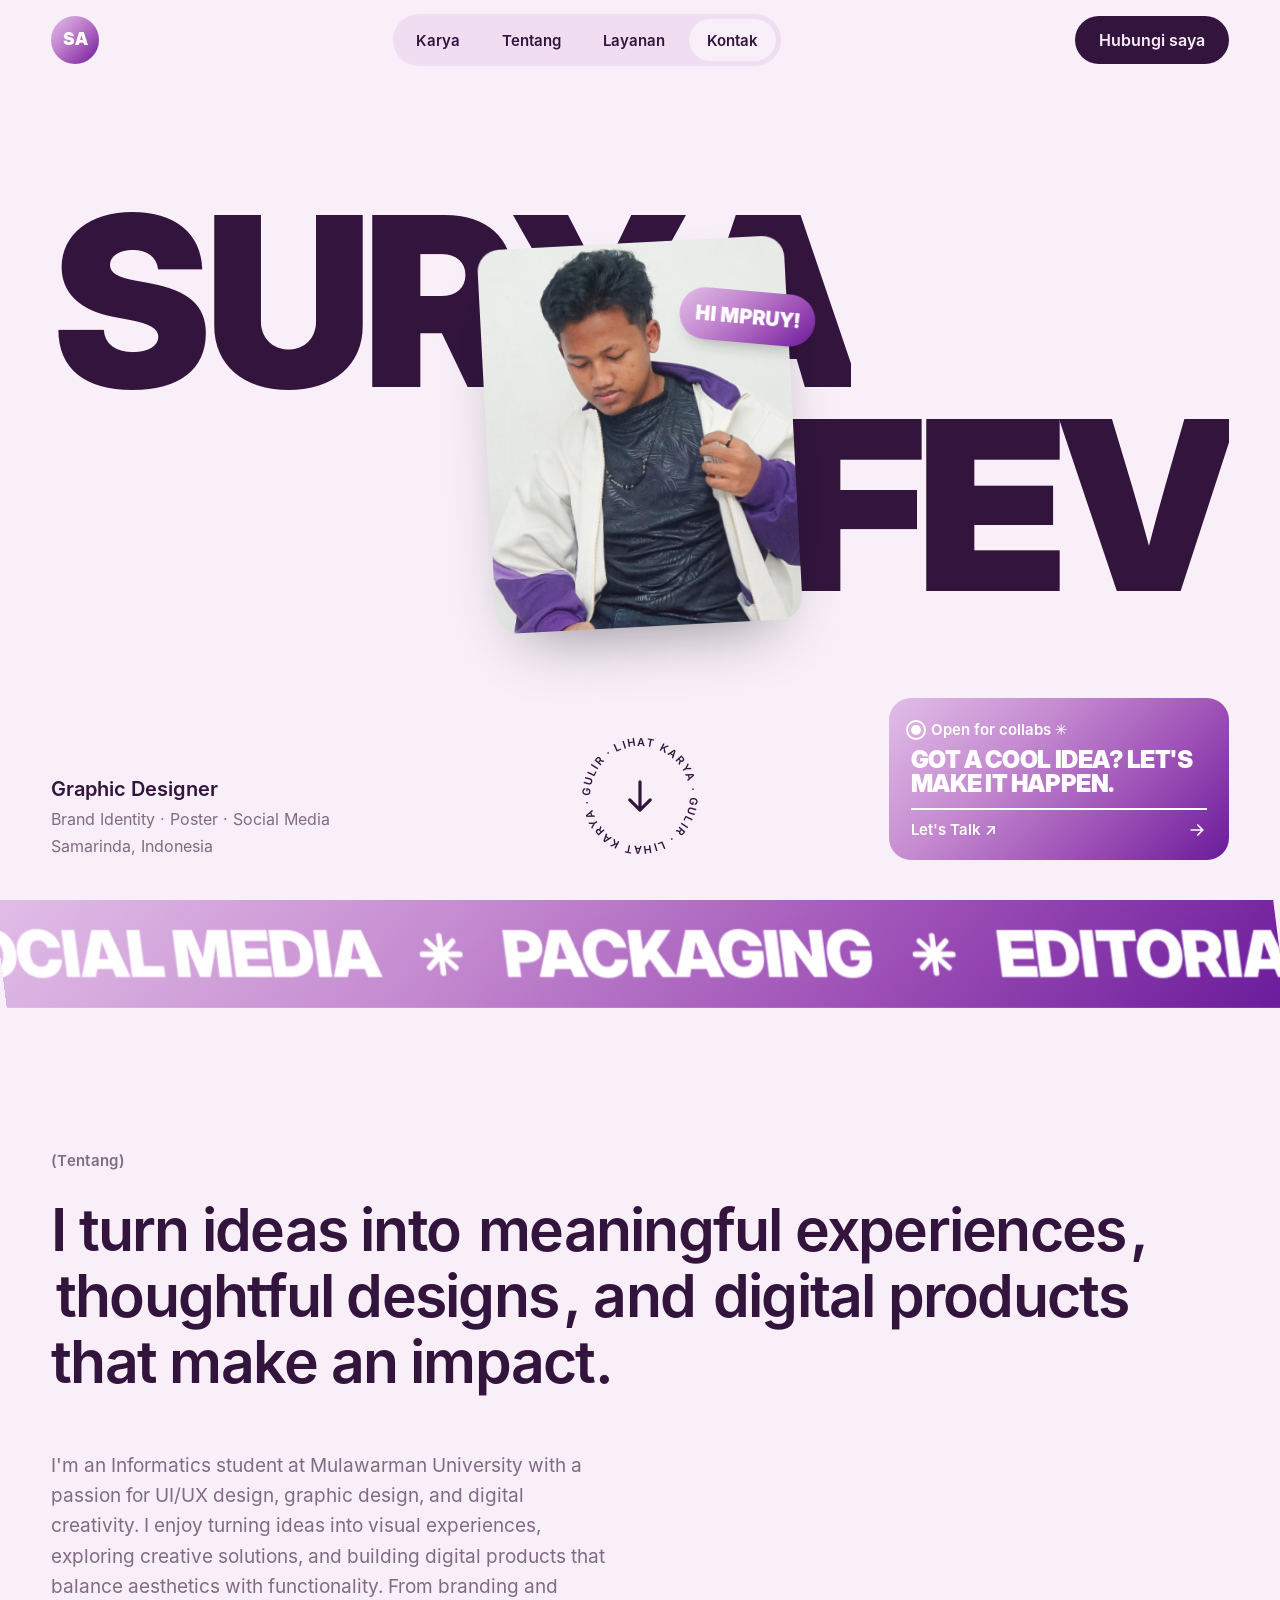
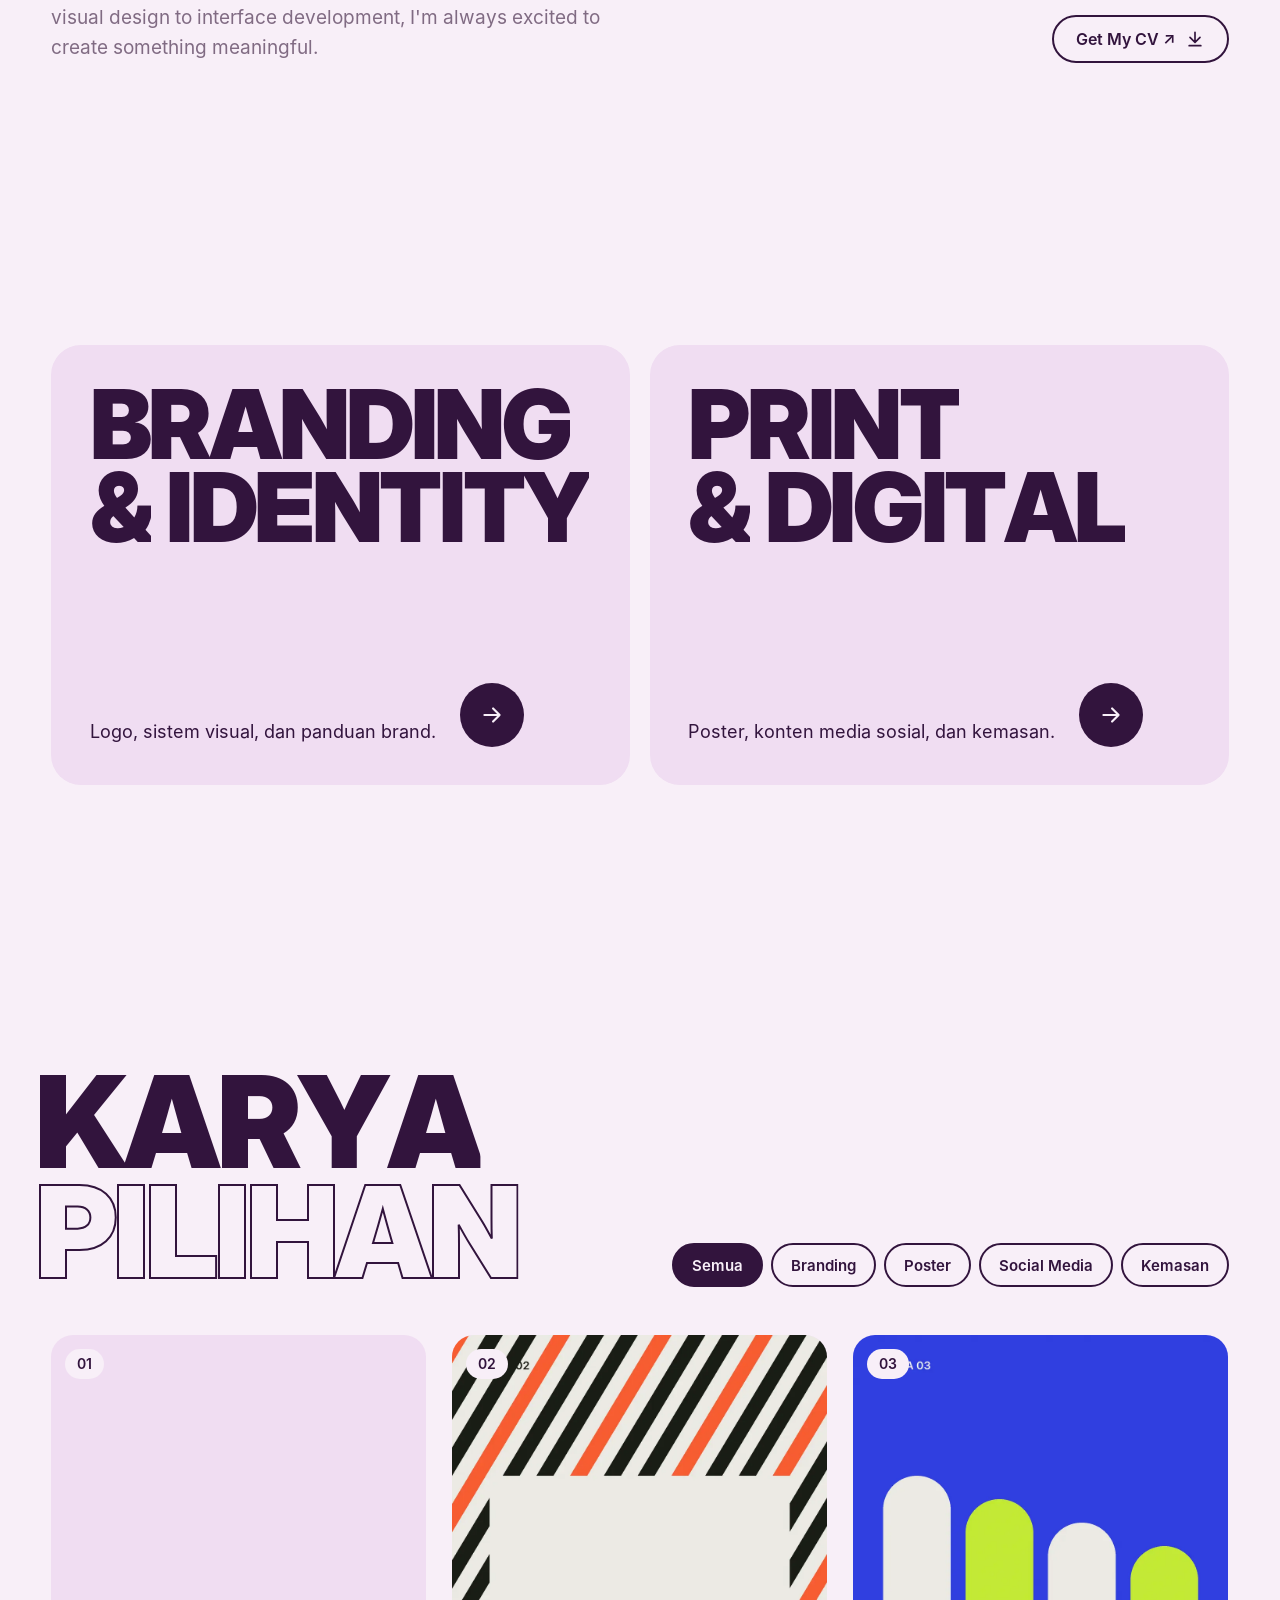
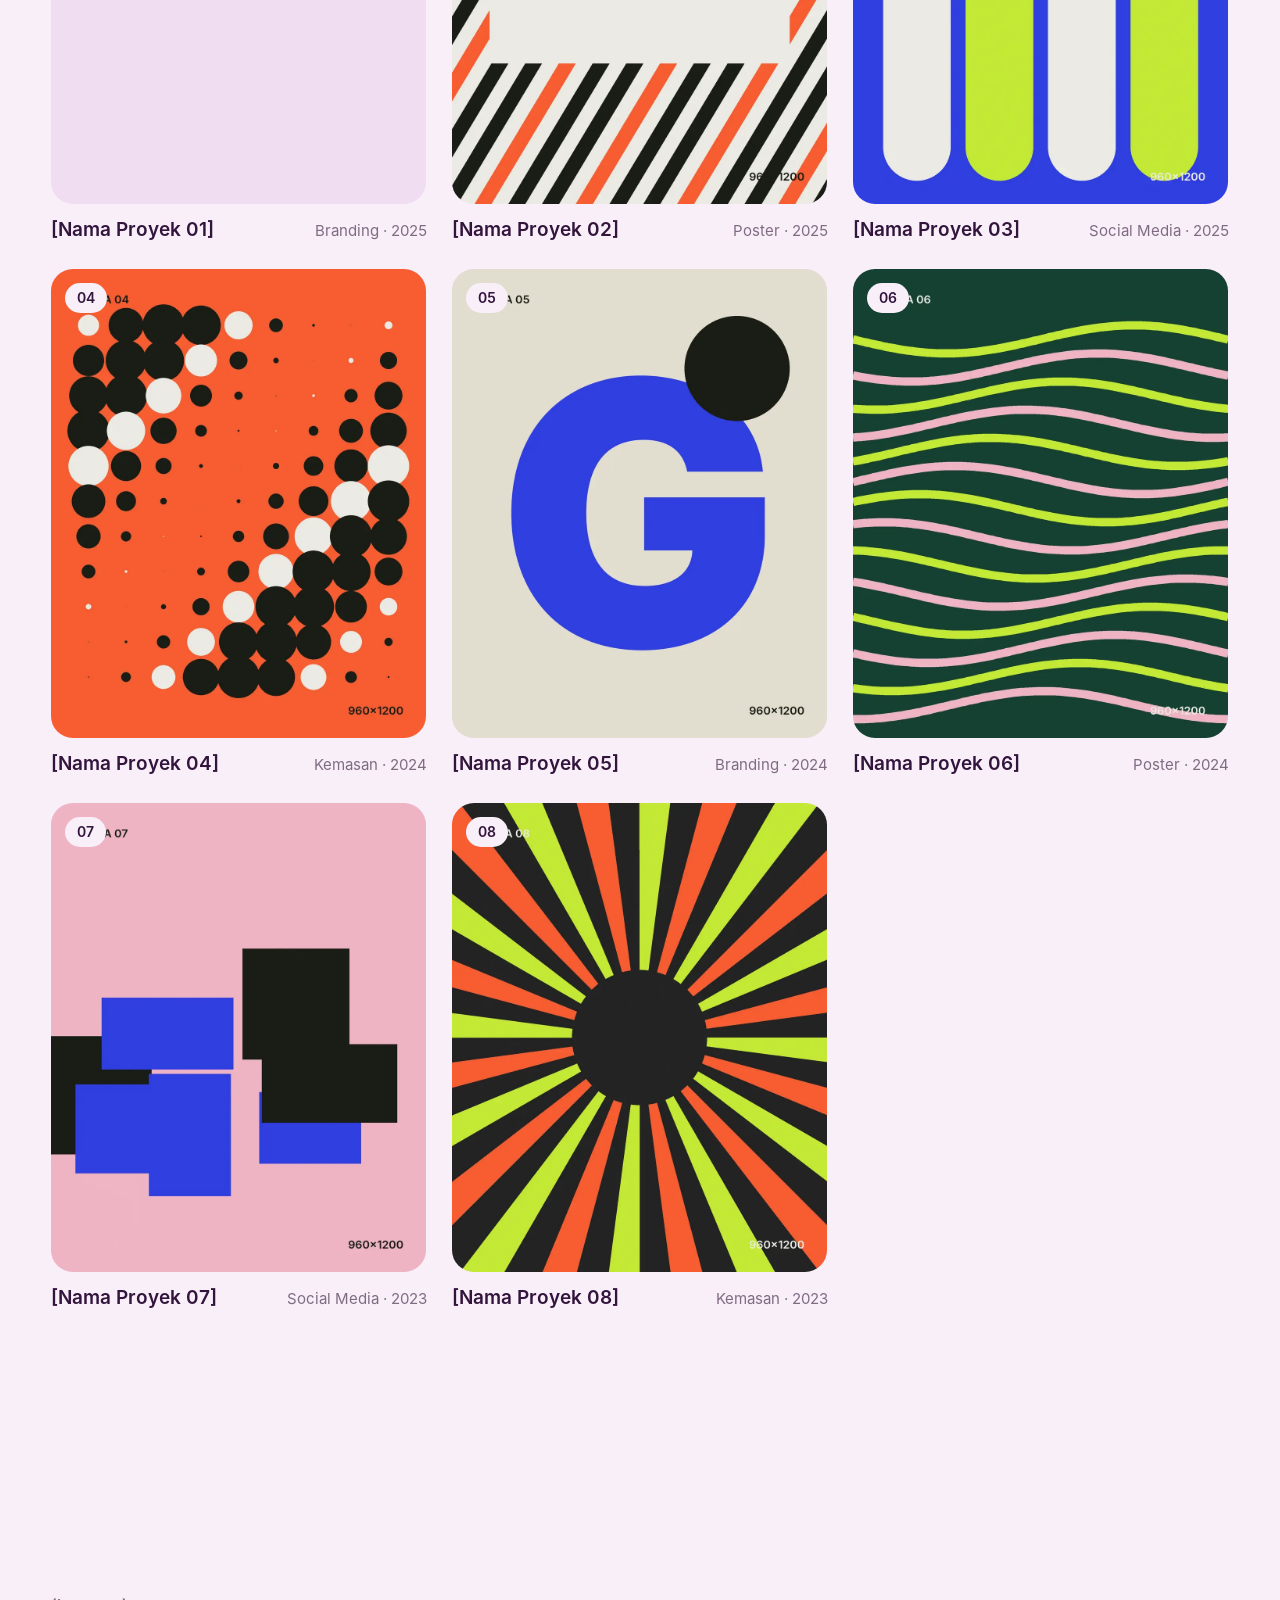
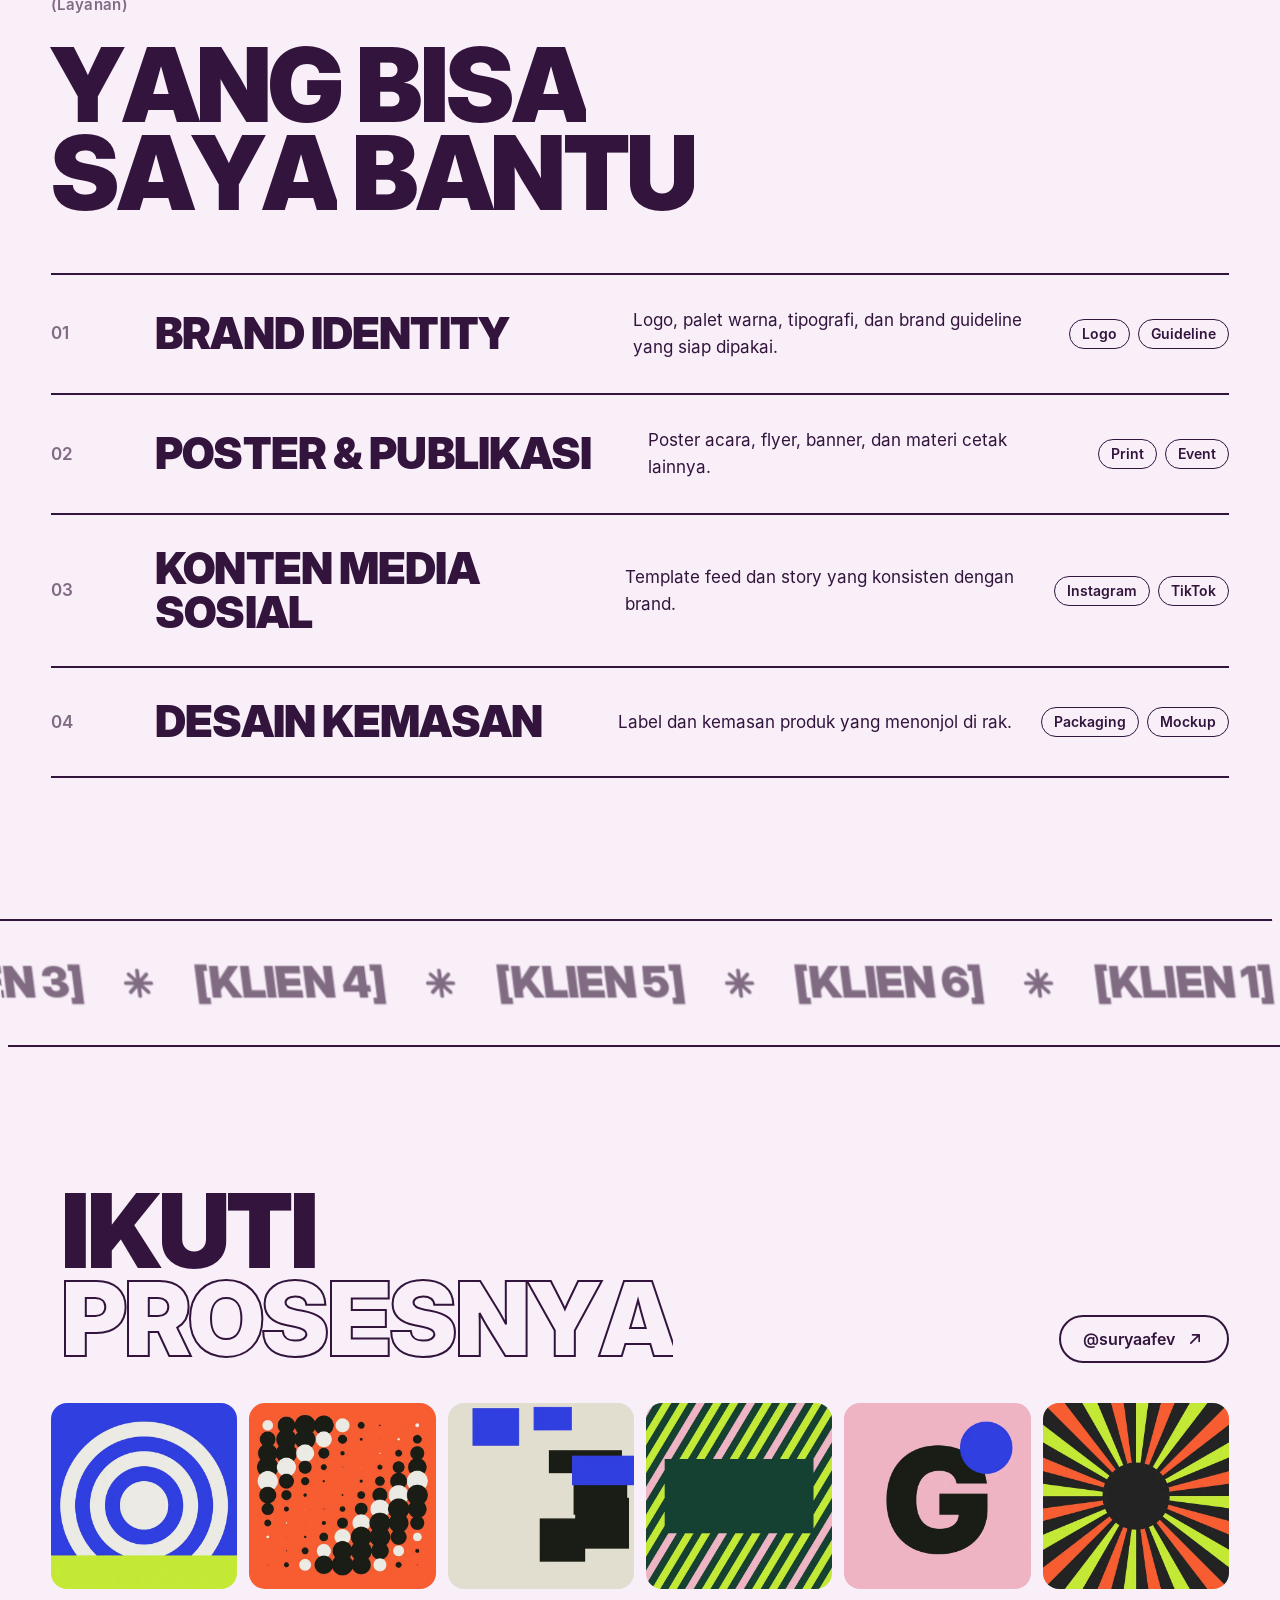
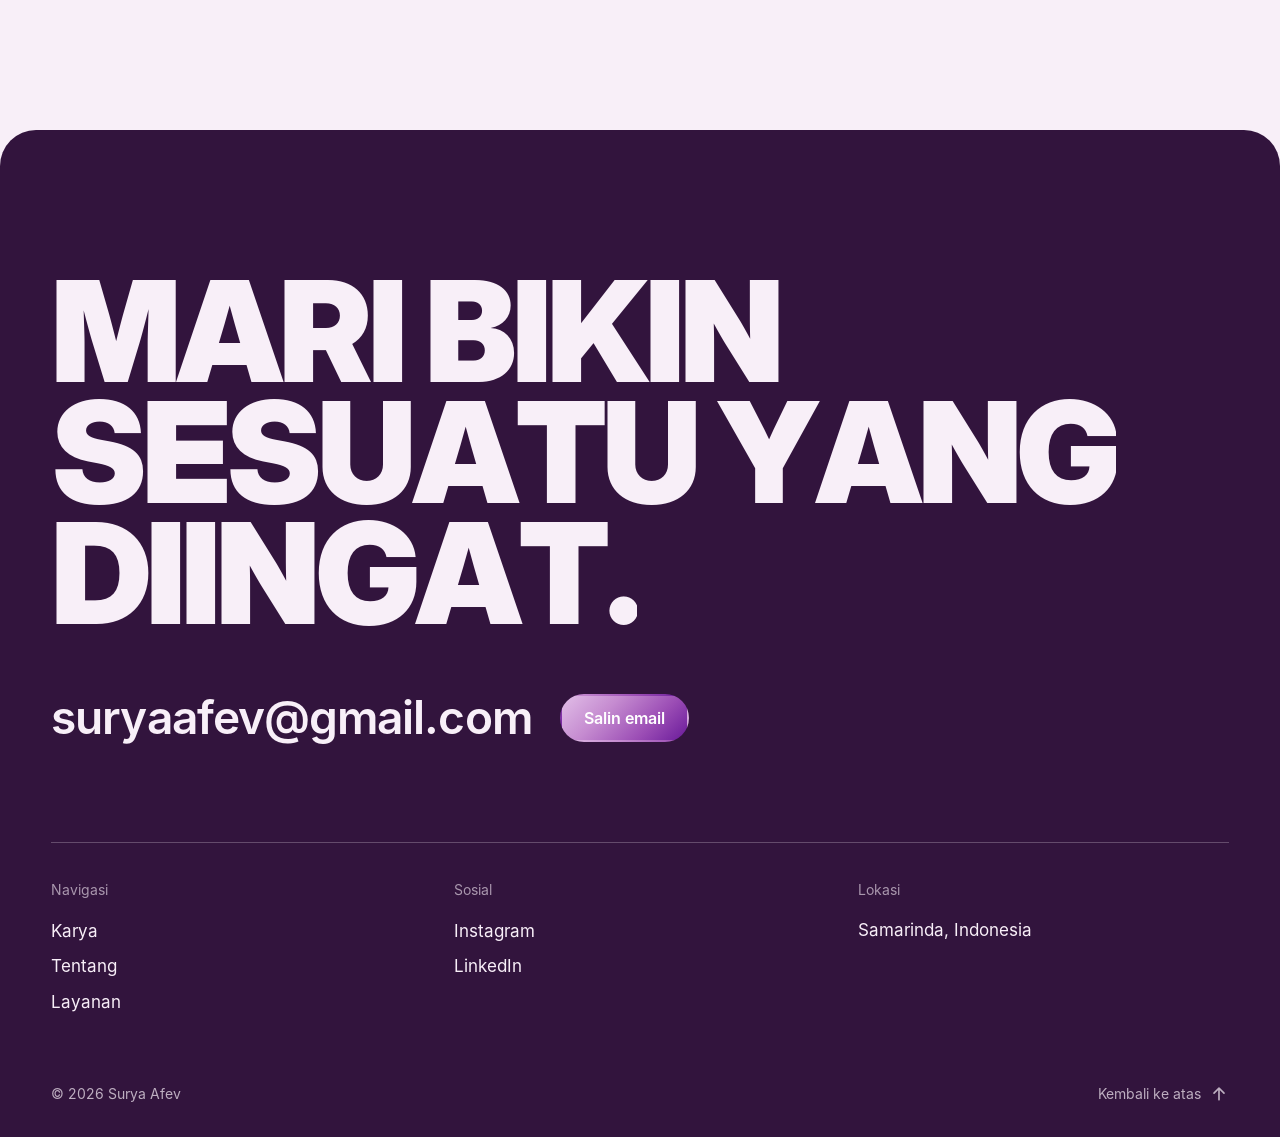
==== portofolio-desain/index.html @ 2c4141b0 "1.0" ====
<!doctype html>
<html lang="id" class="no-js">
<head>
  <meta charset="utf-8">
  <meta name="viewport" content="width=device-width, initial-scale=1, viewport-fit=cover">
  <!-- Judul & deskripsi diisi otomatis dari config.js; teks di bawah hanya cadangan. -->
  <title>Portofolio — Graphic Designer</title>
  <meta name="description" content="Portofolio desain grafis.">
  <meta property="og:type" content="website">
  <meta property="og:title" content="Portofolio — Graphic Designer">
  <meta property="og:description" content="Portofolio desain grafis.">
  <meta property="og:image" content="assets/img/og-image.jpg">
  <meta name="twitter:card" content="summary_large_image">
  <meta name="theme-color" content="#F2F1EA">
  <link rel="icon" href="favicon.svg" type="image/svg+xml">
  <link rel="preload" href="assets/fonts/InterDisplay-Black.woff" as="font" type="font/woff" crossorigin>
  <link rel="preload" href="assets/img/foto-profil.webp" as="image" fetchpriority="high">
  <link rel="stylesheet" href="assets/css/style.css">
  <script src="config.js"></script>
  <script src="assets/js/main.js" defer></script>
  <script src="assets/js/motion.js" defer></script>
  <script>document.documentElement.classList.remove("no-js");</script>
</head>
<body>
  <a class="skip" href="#konten">Lewati ke konten</a>
  <div class="intro" id="intro" aria-hidden="true"><p class="intro__name" id="introName"></p><span class="intro__count" id="introCount">0</span></div>
  <div class="progress" aria-hidden="true"></div>

  <!-- ===================== NAVIGASI ===================== -->
  <header class="nav" id="nav">
    <a class="nav__logo" href="#top" aria-label="Kembali ke atas"><span data-text="nama.inisial">NK</span></a>
    <nav class="nav__links" aria-label="Navigasi utama">
      <a href="#karya">Karya</a>
      <a href="#tentang">Tentang</a>
      <a href="#layanan">Layanan</a>
      <a href="#kontak">Kontak</a>
    </nav>
    <a class="btn btn--dark nav__cta" href="#kontak">Hubungi saya</a>
    <button class="nav__menu" id="menuBtn" aria-expanded="false" aria-controls="menuPanel">
      <span class="sr">Buka menu</span><span class="nav__burger" aria-hidden="true"></span>
    </button>
  </header>
  <div class="menu" id="menuPanel" hidden>
    <nav aria-label="Menu ponsel">
      <a href="#karya">Karya</a>
      <a href="#tentang">Tentang</a>
      <a href="#layanan">Layanan</a>
      <a href="#kontak">Kontak</a>
    </nav>
  </div>

  <main id="konten">
    <!-- ===================== HERO ===================== -->
    <section class="hero" id="top">
      <h1 class="hero__name display">
        <span class="hero__line hero__line--1" data-text="nama.baris1">Nama</span>
        <span class="hero__line hero__line--2" data-text="nama.baris2">Kamu</span>
      </h1>
      <figure class="hero__photo">
        <img src="assets/img/foto-profil.webp" data-src="fotoProfil" alt="" width="900" height="1125" fetchpriority="high">
        <figcaption class="sticker" data-text="stikerFoto">Halo!</figcaption>
      </figure>
      <div class="hero__bottom">
        <div class="hero__info">
          <p class="hero__role" data-text="peran">Graphic Designer</p>
          <p class="muted" data-text="spesialis"></p>
          <p class="muted" data-text="lokasi"></p>
        </div>
        <svg class="badge" viewBox="0 0 200 200" aria-hidden="true">
          <defs><path id="lingkar" d="M100,100 m-78,0 a78,78 0 1,1 156,0 a78,78 0 1,1 -156,0"></path></defs>
          <text><textPath href="#lingkar" textLength="482" lengthAdjust="spacing">GULIR · LIHAT KARYA · GULIR · LIHAT KARYA ·</textPath></text>
          <path d="M100 78v44M84 106l16 16 16-16" fill="none" stroke="currentColor" stroke-width="5" stroke-linecap="round" stroke-linejoin="round"></path>
        </svg>
        <a class="status" id="status" href="#kontak">
          <span class="status__label"><i class="dot" aria-hidden="true"></i><span data-text="status.label"></span></span>
          <span class="status__detail" data-text="status.detail"></span>
          <span class="status__cta"><span data-text="status.tombol"></span>
            <svg viewBox="0 0 24 24" aria-hidden="true"><path d="M5 12h14M13 6l6 6-6 6"></path></svg></span>
        </a>
      </div>
    </section>

    <!-- ===================== MARQUEE ===================== -->
    <div class="marquee marquee--accent" aria-label="Bidang keahlian">
      <div class="marquee__track" data-list="marquee"></div>
    </div>

    <!-- ===================== TENTANG ===================== -->
    <section class="section about" id="tentang">
      <p class="eyebrow">(Tentang)</p>
      <p class="about__statement" data-html="tentang.pernyataan"></p>
      <div class="about__row">
        <p class="about__bio" data-text="tentang.bio"></p>
        <a class="btn btn--line" id="cvBtn" href="#" download hidden><span data-text="tentang.tombolCV">Unduh CV</span>
          <svg viewBox="0 0 24 24" aria-hidden="true"><path d="M12 4v12M6 10l6 6 6-6M5 20h14"></path></svg></a>
      </div>
    </section>

    <!-- ===================== SOROTAN ===================== -->
    <section class="section highlights" aria-label="Karya unggulan">
      <div data-list="sorotan"></div>
    </section>

    <!-- ===================== DUA KARTU BESAR ===================== -->
    <section class="section split" aria-label="Bidang karya">
      <div class="split__grid" data-list="kartuBesar"></div>
    </section>

    <!-- ===================== KARYA ===================== -->
    <section class="section works" id="karya">
      <div class="works__head">
        <h2 class="display works__title">Karya<br><span class="outline">Pilihan</span></h2>
        <div class="filters" role="group" aria-label="Filter kategori" data-list="kategori"></div>
      </div>
      <div class="works__grid" id="worksGrid" data-list="karya"></div>
    </section>

    <!-- ===================== LAYANAN ===================== -->
    <section class="section services" id="layanan">
      <p class="eyebrow">(Layanan)</p>
      <h2 class="display services__title">Yang bisa<br>saya bantu</h2>
      <ol class="services__list" data-list="layanan"></ol>
    </section>

    <!-- ===================== KLIEN ===================== -->
    <div class="marquee marquee--clients" aria-label="Klien dan kolaborasi">
      <div class="marquee__track marquee__track--reverse" data-list="klien"></div>
    </div>

    <!-- ===================== FEED SOSIAL ===================== -->
    <section class="section feed">
      <div class="feed__head">
        <h2 class="display feed__title">Ikuti<br><span class="outline">Prosesnya</span></h2>
        <a class="btn btn--line" id="igLink" href="#" target="_blank" rel="noopener"><span data-text="instagram.handle"></span>
          <svg viewBox="0 0 24 24" aria-hidden="true"><path d="M7 17L17 7M9 7h8v8"></path></svg></a>
      </div>
      <div class="feed__grid" data-list="feed"></div>
    </section>
  </main>

  <!-- ===================== FOOTER / KONTAK ===================== -->
  <footer class="footer" id="kontak">
    <h2 class="display footer__tagline">
      <span data-text="footer.baris1"></span><br><span data-text="footer.baris2"></span><br><span class="hl" data-text="footer.baris3"></span>
    </h2>
    <div class="footer__contact">
      <a class="footer__email" id="emailLink" href="#"><span data-text="email"></span></a>
      <button class="btn btn--accent" id="copyBtn" type="button">Salin email</button>
    </div>
    <div class="footer__cols">
      <div>
        <p class="footer__label">Navigasi</p>
        <a href="#karya">Karya</a><a href="#tentang">Tentang</a><a href="#layanan">Layanan</a>
      </div>
      <div>
        <p class="footer__label">Sosial</p>
        <div data-list="sosial"></div>
      </div>
      <div>
        <p class="footer__label">Lokasi</p>
        <p data-text="lokasi"></p>
      </div>
    </div>
    <div class="footer__bottom">
      <p>© <span id="tahun"></span> <span data-text="nama.baris1"></span> <span data-text="nama.baris2"></span></p>
      <a href="#top" class="totop">Kembali ke atas
        <svg viewBox="0 0 24 24" aria-hidden="true"><path d="M12 19V5M6 11l6-6 6 6"></path></svg></a>
    </div>
  </footer>

  <!-- ===================== DETAIL KARYA (pop-up) ===================== -->
  <dialog class="detail" id="detail" aria-labelledby="detailJudul">
    <div class="detail__inner">
      <button class="detail__close" id="detailTutup" type="button" aria-label="Tutup detail">
        <svg viewBox="0 0 24 24" aria-hidden="true"><path d="M6 6l12 12M18 6L6 18"></path></svg></button>
      <div class="detail__media" id="detailMedia"></div>
      <div class="detail__text">
        <p class="eyebrow" id="detailMeta"></p>
        <h3 class="display detail__title" id="detailJudul"></h3>
        <p id="detailDesk"></p>
        <ul class="chips" id="detailTools"></ul>
        <a class="btn btn--dark" id="detailLink" href="#" target="_blank" rel="noopener" hidden>Lihat proyek lengkap
          <svg viewBox="0 0 24 24" aria-hidden="true"><path d="M7 17L17 7M9 7h8v8"></path></svg></a>
      </div>
    </div>
  </dialog>

  <div class="toast" id="toast" role="status" aria-live="polite"></div>
  <noscript><p class="noscript">Aktifkan JavaScript untuk melihat isi portofolio.</p></noscript>
</body>
</html>
---- portofolio-desain/assets/css/style.css ----
/* ==========================================================================
   Gaya website. Warna diatur dari config.js (bagian "tema").
   Ukuran & jarak umum bisa diubah lewat variabel di :root.
   ========================================================================== */

@font-face {
  font-family: "Display";
  src: url("../fonts/InterDisplay-Black.woff") format("woff");
  font-weight: 900;
  font-display: swap;
}
@font-face {
  font-family: "Body";
  src: url("../fonts/Inter-Regular.woff") format("woff");
  font-weight: 400;
  font-display: swap;
}
@font-face {
  font-family: "Body";
  src: url("../fonts/Inter-SemiBold.woff") format("woff");
  font-weight: 600;
  font-display: swap;
}

:root {
  /* nilai cadangan — yang dipakai berasal dari config.js */
  --latar: #f2f1ea;
  --tinta: #14170f;
  --aksen: #c8f031;
  --aksen-teks: #14170f;
  --permukaan: #e6e4d8;
  --abu: #575c52;

  --pad: clamp(20px, 4vw, 56px);
  --radius: 22px;
  --maks: 1440px;
  --ease: cubic-bezier(0.2, 0.7, 0.2, 1);
  --display: "Display", "Arial Black", Impact, system-ui, sans-serif;
  --body: "Body", system-ui, -apple-system, "Segoe UI", Roboto, sans-serif;
}

*,
*::before,
*::after {
  box-sizing: border-box;
}
html {
  scroll-behavior: smooth;
  -webkit-text-size-adjust: 100%;
}
body {
  margin: 0;
  background: var(--latar);
  color: var(--tinta);
  font-family: var(--body);
  font-size: 17px;
  line-height: 1.6;
  -webkit-font-smoothing: antialiased;
  text-rendering: optimizeLegibility;
  overflow-x: hidden;
}
img {
  display: block;
  max-width: 100%;
  height: auto;
}
a {
  color: inherit;
  text-decoration: none;
}
button {
  font: inherit;
  color: inherit;
  cursor: pointer;
}
p {
  margin: 0;
}
h1,
h2,
h3 {
  margin: 0;
  font-weight: 900;
}
:focus-visible {
  outline: 3px solid var(--tinta);
  outline-offset: 3px;
  border-radius: 6px;
}
[hidden] {
  display: none !important;
}
.sr {
  position: absolute;
  width: 1px;
  height: 1px;
  overflow: hidden;
  clip: rect(0 0 0 0);
  white-space: nowrap;
}
.skip {
  position: fixed;
  left: 12px;
  top: -60px;
  z-index: 100;
  background: var(--tinta);
  color: var(--latar);
  padding: 10px 16px;
  border-radius: 10px;
}
.skip:focus {
  top: 12px;
}

.display {
  font-family: var(--display);
  text-transform: uppercase;
  letter-spacing: -0.035em;
  line-height: 0.86;
}
.outline {
  color: transparent;
  -webkit-text-stroke: 2px var(--tinta);
}
.muted {
  color: var(--abu);
}
.eyebrow {
  font-weight: 600;
  font-size: 15px;
  letter-spacing: 0.02em;
  color: var(--abu);
  margin-bottom: 24px;
}
.section[id],
.footer {
  scroll-margin-top: 84px;
}
.section {
  padding: clamp(72px, 11vw, 160px) var(--pad);
  max-width: var(--maks);
  margin: 0 auto;
}

svg {
  width: 20px;
  height: 20px;
  flex: none;
}
svg path {
  fill: none;
  stroke: currentColor;
  stroke-width: 2;
  stroke-linecap: round;
  stroke-linejoin: round;
}

/* ---------- tombol ---------- */
.btn {
  display: inline-flex;
  align-items: center;
  gap: 10px;
  min-height: 48px;
  padding: 0 22px;
  border-radius: 999px;
  font-weight: 600;
  font-size: 16px;
  border: 2px solid transparent;
  transition:
    transform 0.3s var(--ease),
    background-color 0.3s,
    color 0.3s;
}
.btn:hover {
  transform: translateY(-2px);
}
.btn--dark {
  background: var(--tinta);
  color: var(--latar);
}
.btn--accent {
  background: var(--aksen);
  color: var(--aksen-teks);
}
.btn--line {
  border-color: var(--tinta);
}
.btn--line:hover {
  background: var(--tinta);
  color: var(--latar);
}

/* ---------- navigasi ---------- */
.nav {
  position: fixed;
  inset: 0 0 auto 0;
  z-index: 50;
  display: flex;
  align-items: center;
  gap: 16px;
  padding: 14px var(--pad);
  background: color-mix(in srgb, var(--latar) 82%, transparent);
  -webkit-backdrop-filter: blur(14px);
  backdrop-filter: blur(14px);
  transition: transform 0.45s var(--ease);
}
.nav--hide {
  transform: translateY(-110%);
}
.nav__logo {
  width: 48px;
  height: 48px;
  border-radius: 50%;
  background: var(--aksen);
  color: var(--aksen-teks);
  display: grid;
  place-items: center;
  font-family: var(--display);
  font-size: 17px;
  letter-spacing: -0.02em;
}
.nav__links {
  display: flex;
  gap: 6px;
  margin: 0 auto;
  background: var(--permukaan);
  padding: 5px;
  border-radius: 999px;
}
.nav__links a {
  padding: 9px 18px;
  border-radius: 999px;
  font-weight: 600;
  font-size: 15px;
  transition: background-color 0.25s;
}
.nav__links a:hover,
.nav__links a.is-active {
  background: var(--latar);
}
.nav__menu {
  display: none;
  width: 48px;
  height: 48px;
  border-radius: 50%;
  border: 0;
  background: var(--tinta);
  margin-left: auto;
  place-items: center;
}
.nav__burger,
.nav__burger::before {
  display: block;
  width: 18px;
  height: 2px;
  background: var(--latar);
  position: relative;
  transition: transform 0.3s var(--ease);
}
.nav__burger::before {
  content: "";
  position: absolute;
  top: 6px;
}
.nav__menu[aria-expanded="true"] .nav__burger {
  transform: translateY(3px) rotate(45deg);
}
.nav__menu[aria-expanded="true"] .nav__burger::before {
  transform: translateY(-6px) rotate(-90deg);
}
.menu {
  position: fixed;
  inset: 0;
  z-index: 40;
  background: var(--aksen);
  color: var(--aksen-teks);
  display: flex;
  align-items: flex-end;
  padding: 120px var(--pad) 48px;
}
.menu nav {
  display: flex;
  flex-direction: column;
  gap: 4px;
}
.menu a {
  font-family: var(--display);
  text-transform: uppercase;
  font-size: clamp(48px, 15vw, 96px);
  line-height: 0.95;
  letter-spacing: -0.03em;
}

/* ---------- hero ---------- */
.hero {
  position: relative;
  min-height: 100svh;
  padding: 110px var(--pad) 40px;
  max-width: var(--maks);
  margin: 0 auto;
  display: grid;
  grid-template-rows: 1fr auto;
  isolation: isolate;
}
.hero__name {
  align-self: center;
  font-size: clamp(76px, 18.5vw, 280px);
  display: flex;
  flex-direction: column;
  position: relative;
  z-index: 1;
}
.hero__line {
  display: block;
  transform: translateX(var(--px, 0px));
  will-change: transform;
}
.hero__line--2 {
  align-self: flex-end;
}
.hero__photo {
  position: absolute;
  z-index: 2;
  left: 50%;
  top: 50%;
  margin: 0;
  width: clamp(200px, 24vw, 380px);
  aspect-ratio: 4 / 5;
  transform: translate(
      calc(-50% + var(--mx, 0px)),
      calc(-54% + var(--py, 0px) + var(--my, 0px))
    )
    rotate(calc(-3deg + var(--pr, 0deg)));
}
.hero__photo img {
  width: 100%;
  height: 100%;
  object-fit: cover;
  border-radius: var(--radius);
  box-shadow: 0 30px 60px -30px rgba(0, 0, 0, 0.45);
}
.sticker {
  position: absolute;
  right: -28px;
  top: 14%;
  background: var(--aksen);
  color: var(--aksen-teks);
  font-family: var(--display);
  text-transform: uppercase;
  font-size: 20px;
  padding: 10px 16px;
  border-radius: 999px;
  transform: rotate(8deg);
  box-shadow: 0 10px 20px -12px rgba(0, 0, 0, 0.4);
}
.hero__bottom {
  display: grid;
  grid-template-columns: 1fr auto 1fr;
  align-items: end;
  gap: 24px;
  position: relative;
  z-index: 3;
}
.hero__info {
  display: grid;
  gap: 2px;
  font-size: 16px;
}
.hero__role {
  font-weight: 600;
  font-size: 20px;
}
.badge {
  width: 128px;
  height: 128px;
  animation: putar 16s linear infinite;
}
.badge text {
  font-family: var(--body);
  font-weight: 600;
  font-size: 17px;
  fill: var(--tinta);
}
.badge path {
  stroke-width: 5;
}
.status {
  justify-self: end;
  display: grid;
  gap: 6px;
  padding: 20px 22px;
  min-width: 260px;
  max-width: 340px;
  background: var(--aksen);
  color: var(--aksen-teks);
  border-radius: var(--radius);
  transition: transform 0.35s var(--ease);
}
.status:hover {
  transform: translateY(-4px) rotate(-1deg);
}
.status__label {
  display: flex;
  align-items: center;
  gap: 10px;
  font-weight: 600;
  font-size: 15px;
}
.status__detail {
  font-family: var(--display);
  text-transform: uppercase;
  font-size: 24px;
  line-height: 1;
  letter-spacing: -0.02em;
}
.status__cta {
  display: flex;
  align-items: center;
  justify-content: space-between;
  gap: 12px;
  font-weight: 600;
  font-size: 15px;
  padding-top: 10px;
  border-top: 2px solid currentColor;
  margin-top: 6px;
}
.dot {
  width: 10px;
  height: 10px;
  border-radius: 50%;
  background: currentColor;
  position: relative;
}
.dot::after {
  content: "";
  position: absolute;
  inset: -5px;
  border-radius: 50%;
  border: 2px solid currentColor;
  animation: denyut 1.8s ease-out infinite;
}

/* ---------- marquee ---------- */
.marquee {
  overflow: hidden;
  display: flex;
}
.marquee--accent {
  background: var(--aksen);
  color: var(--aksen-teks);
  padding: 22px 0;
}
.marquee__track {
  display: flex;
  flex: none;
  gap: 40px;
  padding-right: 40px;
  animation: geser 32s linear infinite;
}
.marquee__track--reverse {
  animation-direction: reverse;
  animation-duration: 40s;
}
.marquee:hover .marquee__track {
  animation-play-state: paused;
}
.marquee__item {
  display: flex;
  align-items: center;
  gap: 40px;
  font-family: var(--display);
  text-transform: uppercase;
  font-size: clamp(32px, 5vw, 64px);
  line-height: 1;
  letter-spacing: -0.02em;
  white-space: nowrap;
}
.marquee__item svg {
  width: 0.7em;
  height: 0.7em;
}
.marquee__item svg path {
  stroke-width: 3;
}
.marquee--clients {
  padding: 40px 0;
  border-block: 2px solid var(--tinta);
}
.marquee--clients .marquee__item {
  color: var(--abu);
  font-size: clamp(26px, 3.4vw, 44px);
}

/* ---------- tentang ---------- */
.about__statement {
  font-family: var(--body);
  font-weight: 600;
  font-size: clamp(30px, 4.6vw, 68px);
  line-height: 1.12;
  letter-spacing: -0.03em;
  max-width: 1180px;
}
.about__statement b {
  font-weight: 600;
  background: linear-gradient(
    transparent 58%,
    var(--aksen) 58%,
    var(--aksen) 92%,
    transparent 92%
  );
  padding: 0 0.08em;
}
.about__row {
  margin-top: 56px;
  display: flex;
  flex-wrap: wrap;
  gap: 32px;
  align-items: flex-end;
  justify-content: space-between;
}
.about__bio {
  max-width: 560px;
  color: var(--abu);
  font-size: 19px;
}

/* ---------- sorotan ---------- */
.highlights {
  padding-top: 0;
  display: grid;
  gap: clamp(64px, 9vw, 140px);
}
.highlights > div {
  display: grid;
  gap: clamp(64px, 9vw, 140px);
}
.hl-item {
  margin: 0;
}
.hl-item__img {
  overflow: hidden;
  border-radius: calc(var(--radius) + 8px);
  background: var(--permukaan);
}
.hl-item__img {
  clip-path: inset(18% 6% 18% 6% round 40px);
  transition: clip-path 1.4s var(--ease);
}
.hl-item.is-in .hl-item__img {
  clip-path: inset(0 0 0 0 round 30px);
}
.hl-item__img img {
  width: 100%;
  aspect-ratio: 16 / 10;
  object-fit: cover;
  transform: translateY(var(--py, 0px)) scale(1.16);
  will-change: transform;
}
.hl-item figcaption {
  display: flex;
  flex-wrap: wrap;
  justify-content: space-between;
  gap: 8px 24px;
  padding-top: 18px;
}
.hl-item__title {
  font-weight: 600;
  font-size: 20px;
}
.hl-item__meta {
  color: var(--abu);
}
.hl-item:nth-child(4n + 3) {
  width: min(100%, 980px);
  margin-left: auto;
}
.quote {
  font-family: var(--display);
  text-transform: uppercase;
  font-size: clamp(36px, 6vw, 92px);
  line-height: 0.92;
  letter-spacing: -0.03em;
  max-width: 1100px;
  margin: 0 auto;
  text-align: center;
}
.quote::before {
  content: "“";
  display: block;
  color: var(--aksen);
  -webkit-text-stroke: 2px var(--tinta);
  font-size: 1.4em;
  line-height: 0.6;
}

/* ---------- kartu besar ---------- */
.split {
  padding-top: 0;
}
.split__grid {
  display: grid;
  grid-template-columns: repeat(2, minmax(0, 1fr));
  gap: 20px;
}
.card-big {
  text-align: left;
  border: 0;
  display: flex;
  flex-direction: column;
  justify-content: space-between;
  gap: 64px;
  min-height: 440px;
  padding: clamp(24px, 3vw, 40px);
  border-radius: calc(var(--radius) + 8px);
  background: var(--permukaan);
  transition:
    background-color 0.45s var(--ease),
    transform 0.45s var(--ease);
}
.card-big:hover,
.card-big.is-in:hover {
  background: var(--aksen);
  color: var(--aksen-teks);
  transform: translateY(-6px);
}
.card-big__title {
  font-size: clamp(56px, 7.5vw, 116px);
}
.card-big__foot {
  display: flex;
  align-items: flex-end;
  justify-content: space-between;
  gap: 24px;
  font-size: 18px;
}
.arrow {
  width: 64px;
  height: 64px;
  border-radius: 50%;
  background: var(--tinta);
  color: var(--latar);
  display: grid;
  place-items: center;
  flex: none;
  transition: transform 0.45s var(--ease);
}
.arrow svg {
  width: 26px;
  height: 26px;
}
.card-big:hover .arrow {
  transform: rotate(-45deg);
}

/* ---------- karya ---------- */
.works__head {
  display: flex;
  flex-wrap: wrap;
  align-items: flex-end;
  justify-content: space-between;
  gap: 32px;
  margin-bottom: 48px;
}
.works__title {
  font-size: clamp(64px, 10vw, 160px);
}
.filters {
  display: flex;
  flex-wrap: wrap;
  gap: 8px;
}
.chip-btn {
  min-height: 44px;
  padding: 0 18px;
  border-radius: 999px;
  border: 2px solid var(--tinta);
  background: transparent;
  font-weight: 600;
  font-size: 15px;
  transition:
    background-color 0.25s,
    color 0.25s;
}
.chip-btn:hover {
  background: var(--permukaan);
}
.chip-btn[aria-pressed="true"] {
  background: var(--tinta);
  color: var(--latar);
}
.works__grid {
  display: grid;
  grid-template-columns: repeat(3, minmax(0, 1fr));
  gap: clamp(16px, 2vw, 28px);
}
.work {
  text-align: left;
  border: 0;
  padding: 0;
  background: none;
  display: grid;
  gap: 14px;
  transition:
    opacity 0.4s,
    transform 0.4s var(--ease);
}
.work[hidden] {
  display: none;
}
.work__media {
  position: relative;
  overflow: hidden;
  border-radius: var(--radius);
  background: var(--permukaan);
  aspect-ratio: 4 / 5;
}
.work__media img {
  position: absolute;
  inset: 0;
  width: 100%;
  height: 100%;
  object-fit: cover;
  transition:
    opacity 0.5s,
    transform 0.8s var(--ease);
}
.work__media img + img {
  opacity: 0;
}
.work:hover .work__media img,
.work:focus-visible .work__media img {
  transform: scale(1.05);
}
.work:hover .work__media img + img,
.work:focus-visible .work__media img + img {
  opacity: 1;
}
.work__num {
  position: absolute;
  left: 14px;
  top: 14px;
  z-index: 1;
  background: var(--latar);
  padding: 4px 12px;
  border-radius: 999px;
  font-weight: 600;
  font-size: 14px;
}
.work__view {
  position: absolute;
  right: 14px;
  bottom: 14px;
  z-index: 1;
  background: var(--aksen);
  color: var(--aksen-teks);
  padding: 8px 14px;
  border-radius: 999px;
  font-weight: 600;
  font-size: 14px;
  transform: translateY(12px);
  opacity: 0;
  transition: 0.35s var(--ease);
}
.work:hover .work__view,
.work:focus-visible .work__view {
  transform: none;
  opacity: 1;
}
.work__info {
  display: flex;
  justify-content: space-between;
  gap: 16px;
  align-items: baseline;
}
.work__title {
  font-weight: 600;
  font-size: 19px;
  line-height: 1.3;
}
.work__meta {
  color: var(--abu);
  font-size: 15px;
  white-space: nowrap;
}

/* ---------- layanan ---------- */
.services__title {
  font-size: clamp(56px, 8vw, 128px);
  margin-bottom: 56px;
}
.services__list {
  list-style: none;
  margin: 0;
  padding: 0;
  counter-reset: layanan;
}
.service {
  position: relative;
  isolation: isolate;
  display: grid;
  grid-template-columns: 80px minmax(0, 1.1fr) minmax(0, 1fr) auto;
  gap: 24px;
  align-items: center;
  padding: 32px 0;
  border-top: 2px solid var(--tinta);
  transition:
    padding 0.5s var(--ease),
    color 0.3s;
}
.service::before {
  content: "";
  position: absolute;
  inset: 0;
  z-index: -1;
  background: var(--aksen);
  transform: scaleY(0);
  transform-origin: bottom;
  transition: transform 0.55s var(--ease);
}
.service:hover::before {
  transform: scaleY(1);
}
.service:last-child {
  border-bottom: 2px solid var(--tinta);
}
.service:hover {
  padding-left: 20px;
  padding-right: 20px;
  color: var(--aksen-teks);
}
.service__num {
  font-weight: 600;
  color: var(--abu);
}
.service:hover .service__num {
  color: inherit;
}
.service__title {
  font-family: var(--display);
  text-transform: uppercase;
  font-size: clamp(28px, 3.4vw, 48px);
  line-height: 1;
  letter-spacing: -0.02em;
}
.service__text {
  font-size: 17px;
}
.chips {
  list-style: none;
  margin: 0;
  padding: 0;
  display: flex;
  flex-wrap: wrap;
  gap: 8px;
}
.chips li {
  border: 1.5px solid currentColor;
  border-radius: 999px;
  padding: 3px 12px;
  font-size: 14px;
  font-weight: 600;
}

/* ---------- feed ---------- */
.feed__head {
  display: flex;
  flex-wrap: wrap;
  justify-content: space-between;
  align-items: flex-end;
  gap: 24px;
  margin-bottom: 40px;
}
.feed__title {
  font-size: clamp(56px, 8vw, 128px);
}
.feed__grid {
  display: grid;
  grid-template-columns: repeat(6, minmax(0, 1fr));
  gap: 12px;
}
.feed__grid a {
  display: block;
  overflow: hidden;
  border-radius: 16px;
  aspect-ratio: 1;
  background: var(--permukaan);
}
.feed__grid img {
  width: 100%;
  height: 100%;
  object-fit: cover;
  transition:
    transform 0.6s var(--ease),
    filter 0.4s;
}
.feed__grid a:hover img {
  transform: scale(1.07) rotate(1deg);
}

/* ---------- footer ---------- */
.footer {
  background: var(--tinta);
  color: var(--latar);
  padding: clamp(80px, 11vw, 160px) var(--pad) 32px;
  border-radius: 36px 36px 0 0;
}
.footer > * {
  max-width: var(--maks);
  margin-left: auto;
  margin-right: auto;
}
.footer__tagline {
  font-size: clamp(56px, 11vw, 176px);
}
.footer__tagline .hl {
  color: var(--aksen);
}
.footer__contact {
  display: flex;
  flex-wrap: wrap;
  align-items: center;
  gap: 20px 28px;
  margin-top: 56px;
}
.footer__email {
  font-weight: 600;
  font-size: clamp(24px, 3.6vw, 52px);
  letter-spacing: -0.02em;
  border-bottom: 3px solid var(--aksen);
  line-height: 1.2;
  word-break: break-all;
}
.footer__email:hover {
  color: var(--aksen);
}
.footer__cols {
  display: grid;
  grid-template-columns: repeat(3, minmax(0, 1fr));
  gap: 32px;
  margin-top: 96px;
  padding-top: 32px;
  border-top: 1px solid color-mix(in srgb, var(--latar) 25%, transparent);
}
.footer__cols a,
.footer__cols p {
  display: block;
  padding: 4px 0;
}
.footer__cols a:hover {
  color: var(--aksen);
}
.footer__label {
  color: color-mix(in srgb, var(--latar) 60%, transparent);
  font-size: 14px;
  margin-bottom: 8px;
}
.footer__bottom {
  display: flex;
  justify-content: space-between;
  gap: 16px;
  margin-top: 64px;
  font-size: 14px;
  color: color-mix(in srgb, var(--latar) 70%, transparent);
}
.totop {
  display: inline-flex;
  gap: 8px;
  align-items: center;
}
.totop:hover {
  color: var(--aksen);
}
.footer :focus-visible {
  outline-color: var(--aksen);
}

/* ---------- pop-up detail ---------- */
.detail {
  width: min(1100px, calc(100% - 24px));
  max-height: calc(100svh - 24px);
  padding: 0;
  border: 0;
  border-radius: calc(var(--radius) + 8px);
  background: var(--latar);
  color: var(--tinta);
}
.detail::backdrop {
  background: rgba(10, 12, 8, 0.72);
  -webkit-backdrop-filter: blur(4px);
  backdrop-filter: blur(4px);
}
.detail[open] {
  animation: muncul 0.45s var(--ease);
}
.detail__inner {
  display: grid;
  grid-template-columns: minmax(0, 1.3fr) minmax(0, 1fr);
}
.detail__media {
  display: grid;
  gap: 8px;
  padding: 8px;
}
.detail__media img {
  width: 100%;
  border-radius: var(--radius);
}
.detail__text {
  padding: clamp(24px, 3vw, 44px);
  display: flex;
  flex-direction: column;
  gap: 18px;
  align-self: start;
  position: sticky;
  top: 0;
}
.detail__text .eyebrow {
  margin: 0;
}
.detail__title {
  font-size: clamp(36px, 4vw, 60px);
}
.detail__close {
  position: sticky;
  top: 14px;
  float: right;
  margin: 14px 14px -62px auto;
  z-index: 2;
  width: 48px;
  height: 48px;
  border-radius: 50%;
  border: 0;
  background: var(--tinta);
  color: var(--latar);
  display: grid;
  place-items: center;
  grid-column: 1 / -1;
  justify-self: end;
}

.toast {
  position: fixed;
  left: 50%;
  bottom: 24px;
  z-index: 80;
  transform: translate(-50%, 160%);
  visibility: hidden;
  background: var(--aksen);
  color: var(--aksen-teks);
  padding: 12px 20px;
  border-radius: 999px;
  font-weight: 600;
  transition:
    transform 0.4s var(--ease),
    visibility 0.4s;
}
.toast.is-show {
  transform: translate(-50%, 0);
  visibility: visible;
}
.noscript {
  padding: 120px 24px;
  text-align: center;
}

/* ---------- animasi muncul saat digulir ---------- */
.reveal {
  opacity: 0;
  transform: translateY(40px);
  transition:
    opacity 0.9s var(--ease),
    transform 0.9s var(--ease);
}
.reveal.is-in {
  opacity: 1;
  transform: none;
}
.hero__photo img {
  animation: foto 1.1s var(--ease) 0.35s both;
}

@keyframes geser {
  to {
    transform: translateX(-100%);
  }
}
@keyframes putar {
  to {
    transform: rotate(360deg);
  }
}
@keyframes denyut {
  from {
    transform: scale(0.6);
    opacity: 1;
  }
  to {
    transform: scale(1.6);
    opacity: 0;
  }
}
@keyframes foto {
  from {
    opacity: 0;
    transform: translateY(60px) rotate(6deg) scale(0.88);
  }
}
@keyframes muncul {
  from {
    opacity: 0;
    transform: translateY(24px) scale(0.98);
  }
}

/* ---------- responsif ---------- */
@media (max-width: 1024px) {
  .works__grid {
    grid-template-columns: repeat(2, minmax(0, 1fr));
  }
  .feed__grid {
    grid-template-columns: repeat(3, minmax(0, 1fr));
  }
  .service {
    grid-template-columns: 56px minmax(0, 1fr);
  }
  .service .service__text,
  .service .chips {
    grid-column: 2;
  }
}
@media (max-width: 820px) {
  .nav__links,
  .nav__cta {
    display: none;
  }
  .nav__menu {
    display: grid;
  }
  .hero {
    padding-top: 96px;
    grid-template-rows: auto auto auto;
    gap: 28px;
  }
  .hero__name {
    align-self: start;
    font-size: clamp(64px, 23vw, 200px);
  }
  .hero__photo {
    position: relative;
    left: auto;
    top: auto;
    transform: translate(var(--mx, 0px), calc(var(--py, 0px) + var(--my, 0px)))
      rotate(calc(-2deg + var(--pr, 0deg)));
    width: min(72%, 340px);
    justify-self: center;
    margin-top: -9vw;
  }
  .sticker {
    right: -14px;
  }
  .hero__bottom {
    grid-template-columns: 1fr;
  }
  .badge {
    display: none;
  }
  .status {
    justify-self: stretch;
    max-width: none;
  }
  .split__grid {
    grid-template-columns: 1fr;
  }
  .card-big {
    min-height: 320px;
  }
  .footer__cols {
    grid-template-columns: 1fr 1fr;
  }
  .detail__inner {
    grid-template-columns: 1fr;
  }
  .detail__text {
    position: static;
  }
}
@media (max-width: 560px) {
  body {
    font-size: 16px;
  }
  .works__grid {
    grid-template-columns: 1fr;
  }
  .work__view {
    opacity: 1;
    transform: none;
  }
  .footer__cols {
    grid-template-columns: 1fr;
  }
  .footer__bottom {
    flex-direction: column;
  }
}
@media (hover: none) {
  .work__view {
    opacity: 1;
    transform: none;
  }
}
@media (prefers-reduced-motion: reduce) {
  *,
  *::before,
  *::after {
    animation: none !important;
    transition: none !important;
    scroll-behavior: auto !important;
  }
  .reveal {
    opacity: 1;
    transform: none;
  }
  .hl-item__img img {
    transform: none;
  }
  .hl-item__img {
    clip-path: none;
  }
}

/* ==========================================================================
   ANIMASI (dipakai assets/js/motion.js). Matikan per fitur di config.js → animasi.
   ========================================================================== */

/* intro singkat saat pertama dibuka */
.intro {
  position: fixed;
  inset: 0;
  z-index: 120;
  background: var(--aksen);
  color: var(--aksen-teks);
  display: grid;
  place-items: center;
  transition: transform 1s cubic-bezier(0.76, 0, 0.24, 1);
}
.intro__name {
  font-family: var(--display);
  text-transform: uppercase;
  font-size: clamp(56px, 14vw, 200px);
  letter-spacing: -0.04em;
  line-height: 0.86;
  text-align: center;
}
.intro__count {
  position: absolute;
  right: var(--pad);
  bottom: 28px;
  font-family: var(--display);
  font-size: clamp(40px, 7vw, 96px);
  line-height: 1;
  font-variant-numeric: tabular-nums;
}
.intro.is-done {
  transform: translateY(-100%);
}
.no-js .intro,
.intro-off .intro,
.intro[hidden] {
  display: none;
}

/* garis progres gulir */
.progress {
  position: fixed;
  inset: 0 0 auto 0;
  height: 3px;
  z-index: 60;
  background: var(--aksen);
  transform-origin: left;
  transform: scaleX(var(--p, 0));
  pointer-events: none;
}

/* teks dipecah per huruf / kata */
.split .w {
  display: inline-block;
  overflow: hidden;
  vertical-align: top;
  padding-bottom: 0.08em;
  margin-bottom: -0.08em;
}
.split .c,
.split .wi {
  display: inline-block;
  transform: translateY(110%);
  transition: transform 0.9s var(--ease);
  transition-delay: calc(var(--i, 0) * 28ms + var(--d, 0ms));
}
.split--words .wi {
  transform: translateY(105%);
  transition-delay: calc(var(--i, 0) * 45ms + var(--d, 0ms));
}
.split.is-in .c,
.split.is-in .wi {
  transform: none;
}
.hero__name.split .c {
  transition-duration: 1.1s;
  transition-delay: calc(var(--i, 0) * 45ms + var(--d, 0ms));
}

/* huruf naik bergelombang saat kartu besar di-hover */
.card-big .c {
  transition: transform 0.5s var(--ease);
  transition-delay: calc(var(--i, 0) * 18ms);
}
.card-big.is-in:hover .c {
  transform: translateY(-9%);
}

/* teks bergulir saat hover (link & tombol) */
.roll {
  display: inline-block;
  overflow: hidden;
  height: 1.3em;
  line-height: 1.3;
  vertical-align: middle;
}
.roll__t {
  display: inline-block;
  text-shadow: 0 1.3em 0 currentColor;
  transition: transform 0.5s var(--ease);
}
a:hover > .roll .roll__t,
button:hover > .roll .roll__t,
.roll-host:hover .roll .roll__t,
a:focus-visible .roll .roll__t {
  transform: translateY(-1.3em);
}

/* kursor khusus */

.cursor {
  position: fixed;
  left: 0;
  top: 0;
  z-index: 95;
  width: 14px;
  height: 14px;
  margin: -7px 0 0 -7px;
  border-radius: 50%;
  background: var(--tinta);
  pointer-events: none;
  display: grid;
  place-items: center;
  transform: translate3d(var(--cx, -100px), var(--cy, -100px), 0);
  transition:
    width 0.35s var(--ease),
    height 0.35s var(--ease),
    margin 0.35s var(--ease),
    background 0.3s,
    opacity 0.3s,
    border-radius 0.35s var(--ease);
}

.cursor span {
  font-weight: 600;
  font-size: 11px;
  color: #fff;
  opacity: 0;
  transition: opacity 0.2s;
  white-space: nowrap;
  letter-spacing: 1px;
}

/* Hover link */
.cursor.is-link {
  width: 38px;
  height: 38px;
  margin: -19px 0 0 -19px;
  border-radius: 50%;
  background: rgba(155, 77, 181, 0.25);
  box-shadow: 0 0 18px rgba(155, 77, 181, 0.2);
}

/* Hover view - pointer + capsule */
.cursor.is-view {
  width: 14px;
  height: 14px;
  margin: -7px 0 0 -7px;
  border-radius: 2px;
  background: #9b4db5;
  clip-path: polygon(0 0, 0 100%, 28% 76%, 43% 100%, 57% 93%, 42% 68%, 80% 68%);
  box-shadow: none;
}

.cursor.is-view span {
  position: absolute;
  left: 22px;
  top: 50%;
  transform: translateY(-50%);
  opacity: 1;
  padding: 8px 17px;
  border-radius: 999px;
  background: linear-gradient(135deg, #d19bd9, #9b4db5, #6a1b9a);
  color: #ffffff;
  font-size: 11px;
  font-weight: 600;
  letter-spacing: 1px;
  box-shadow: 0 3px 15px rgba(106, 27, 154, 0.2);
}

.cursor.is-hidden {
  opacity: 0;
}

.cursor.on-dark {
  background: #e1bee7;
}

/* kartu karya miring mengikuti kursor */
.work__media {
  transform: perspective(900px) rotateX(var(--rx, 0deg))
    rotateY(var(--ry, 0deg));
  transition: transform 0.5s var(--ease);
  will-change: transform;
}
.is-tilting .work__media {
  transition: transform 0.12s linear;
}

/* elemen magnet */
.magnet {
  transform: translate(var(--gx, 0px), var(--gy, 0px));
  transition: transform 0.45s var(--ease);
}
.magnet.is-pull {
  transition: transform 0.15s linear;
}
.btn.magnet:hover {
  transform: translate(var(--gx, 0px), calc(var(--gy, 0px) - 2px));
}
.status.magnet:hover {
  transform: translate(var(--gx, 0px), calc(var(--gy, 0px) - 4px)) rotate(-1deg);
}
.js-marquee .marquee__track {
  animation: none;
  will-change: transform;
}

/* pita berjalan miring mengikuti kecepatan gulir */
.marquee {
  transform: skewX(var(--skew, 0deg));
}
.quote {
  transform: translateX(var(--px, 0px));
}
.works__title,
.services__title,
.feed__title {
  transform: translateX(var(--px, 0px));
}

@media (pointer: coarse), (hover: none) {
  .cursor {
    display: none;
  }
}
@media (prefers-reduced-motion: reduce) {
  .intro {
    display: none;
  }
  .split .c,
  .split .wi {
    transform: none;
  }
}
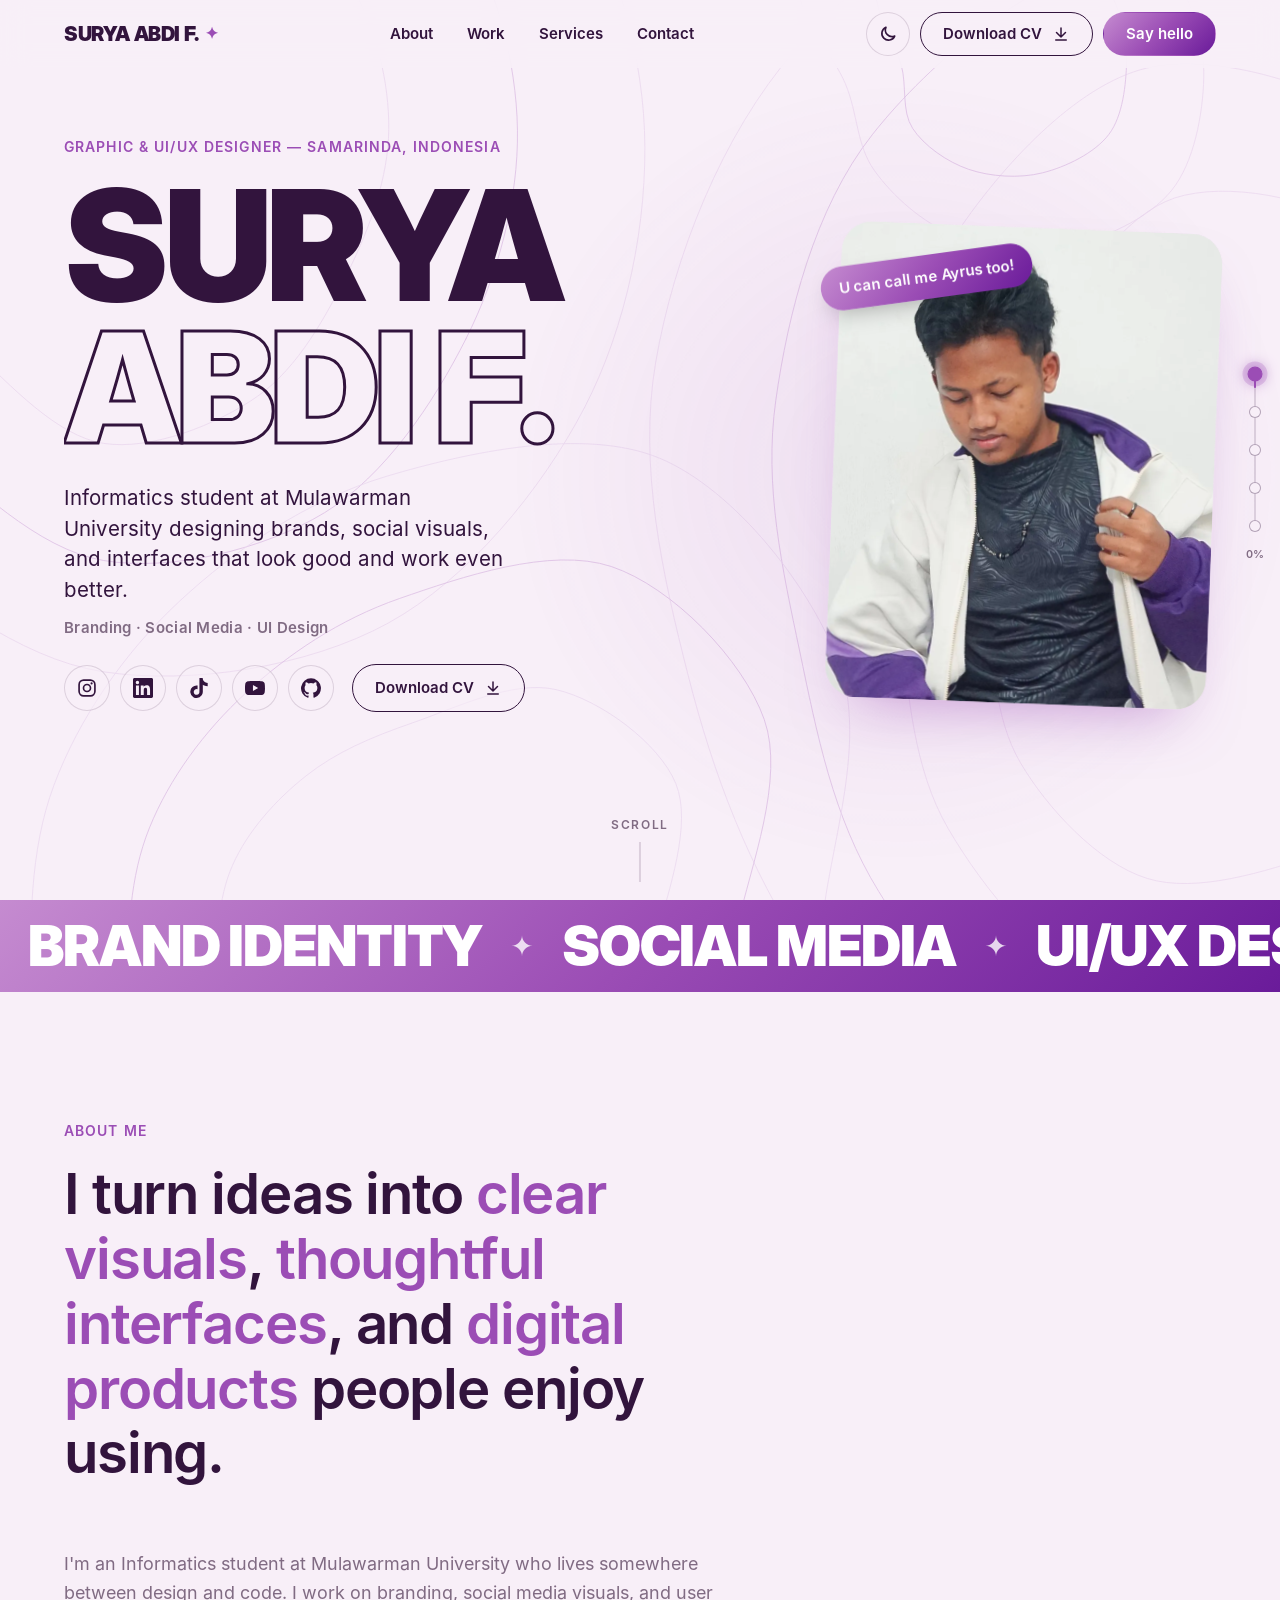
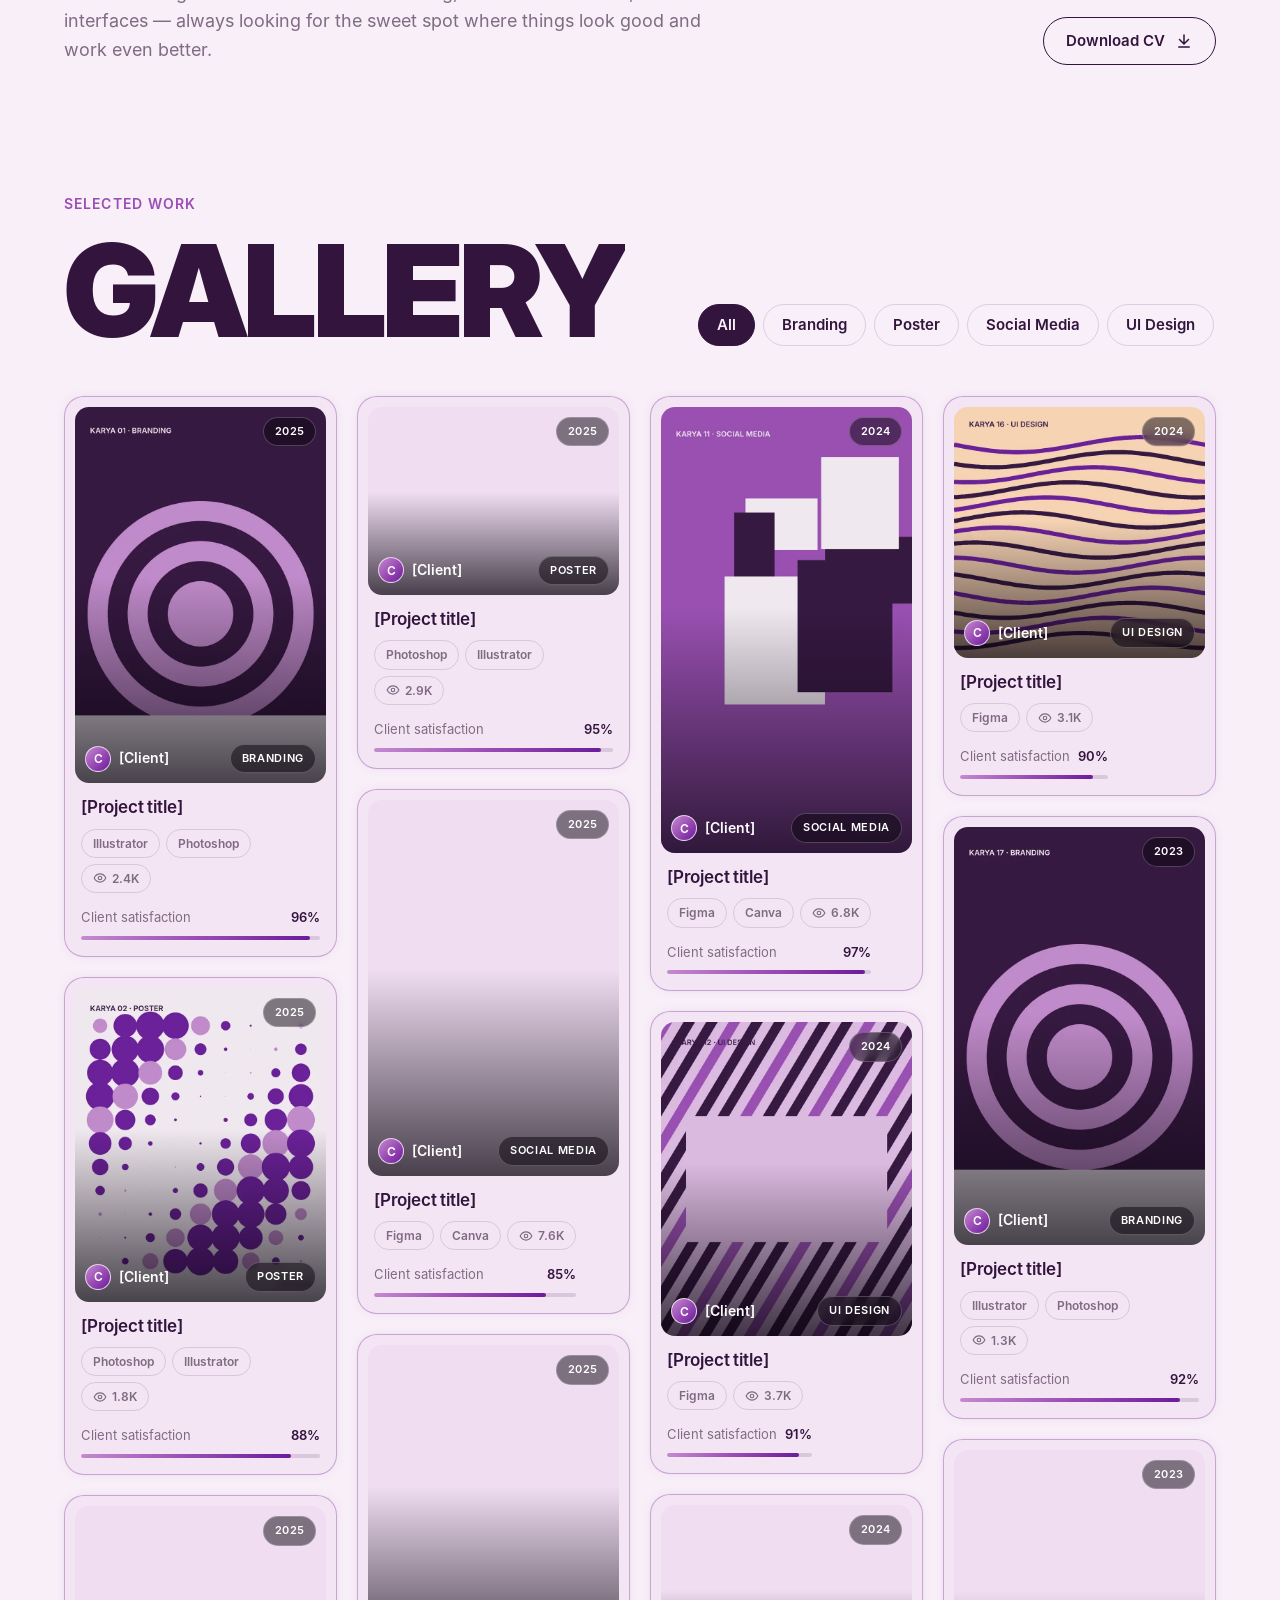
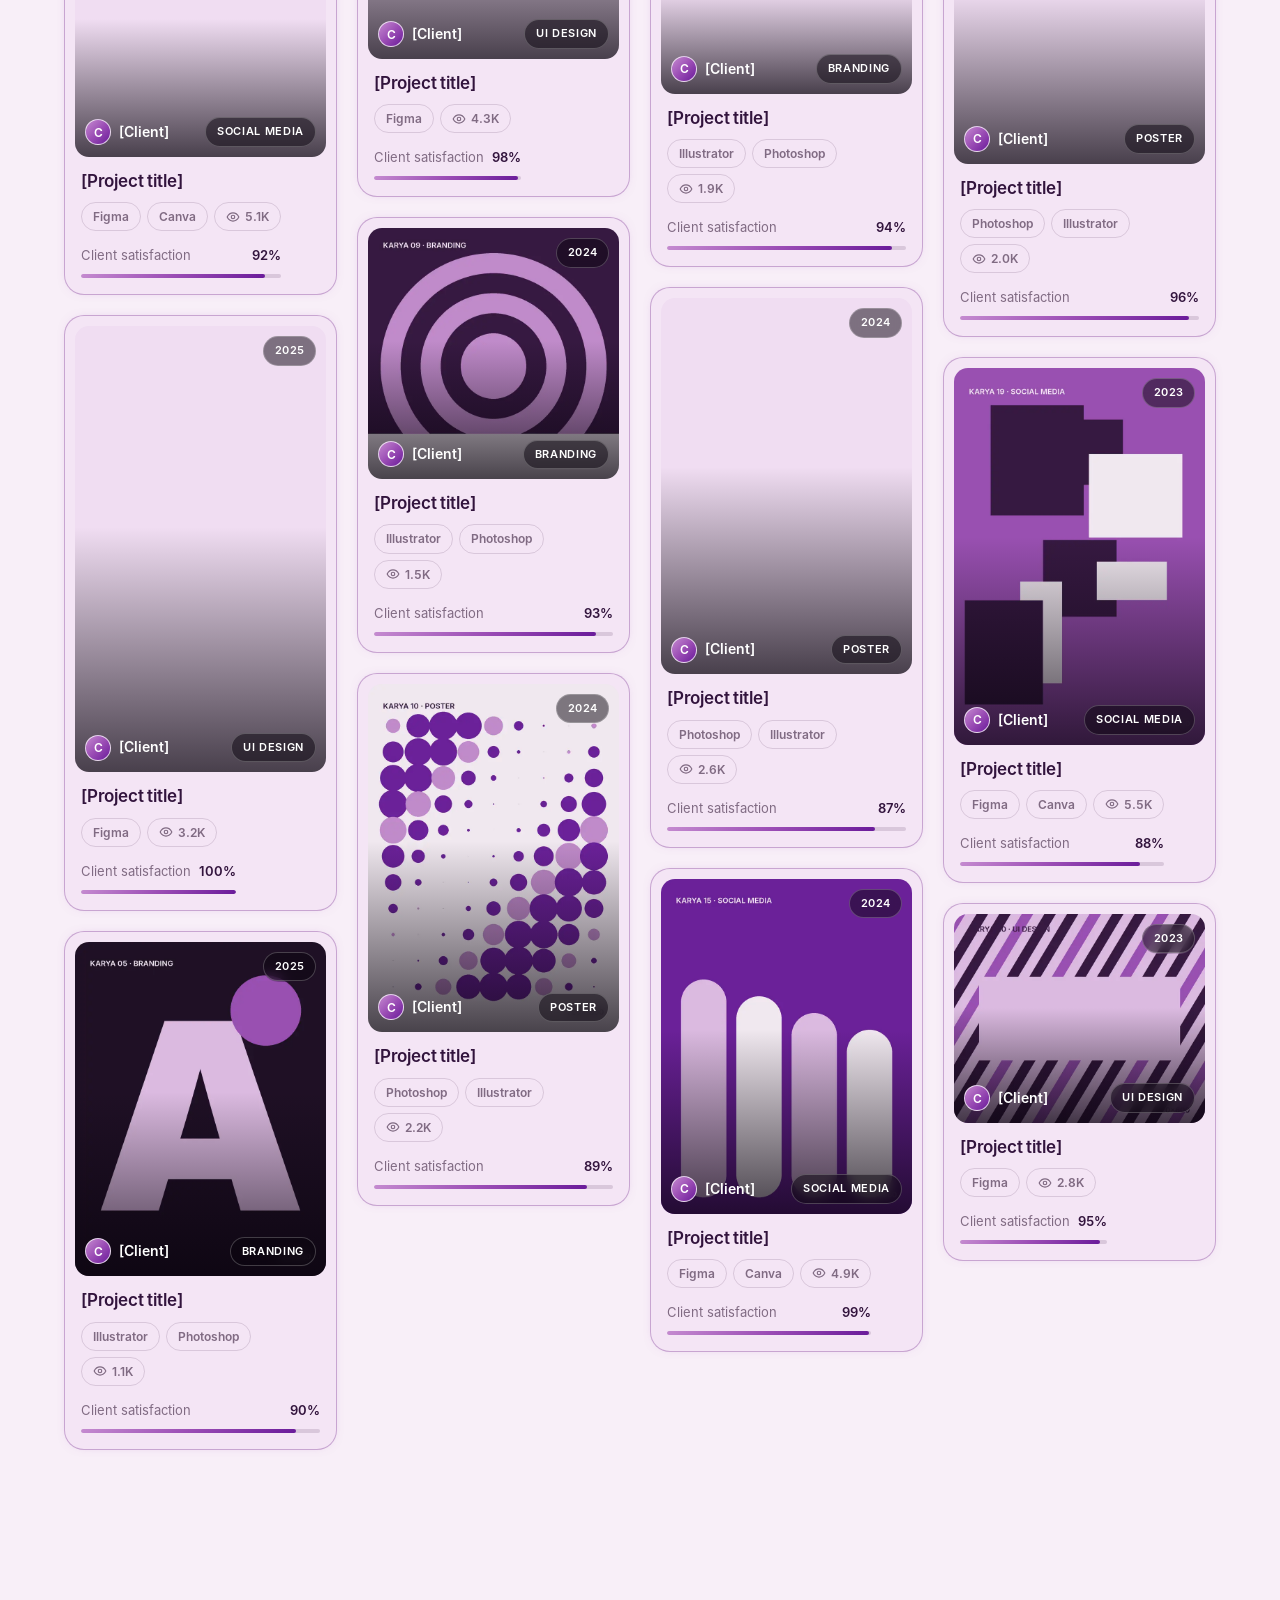
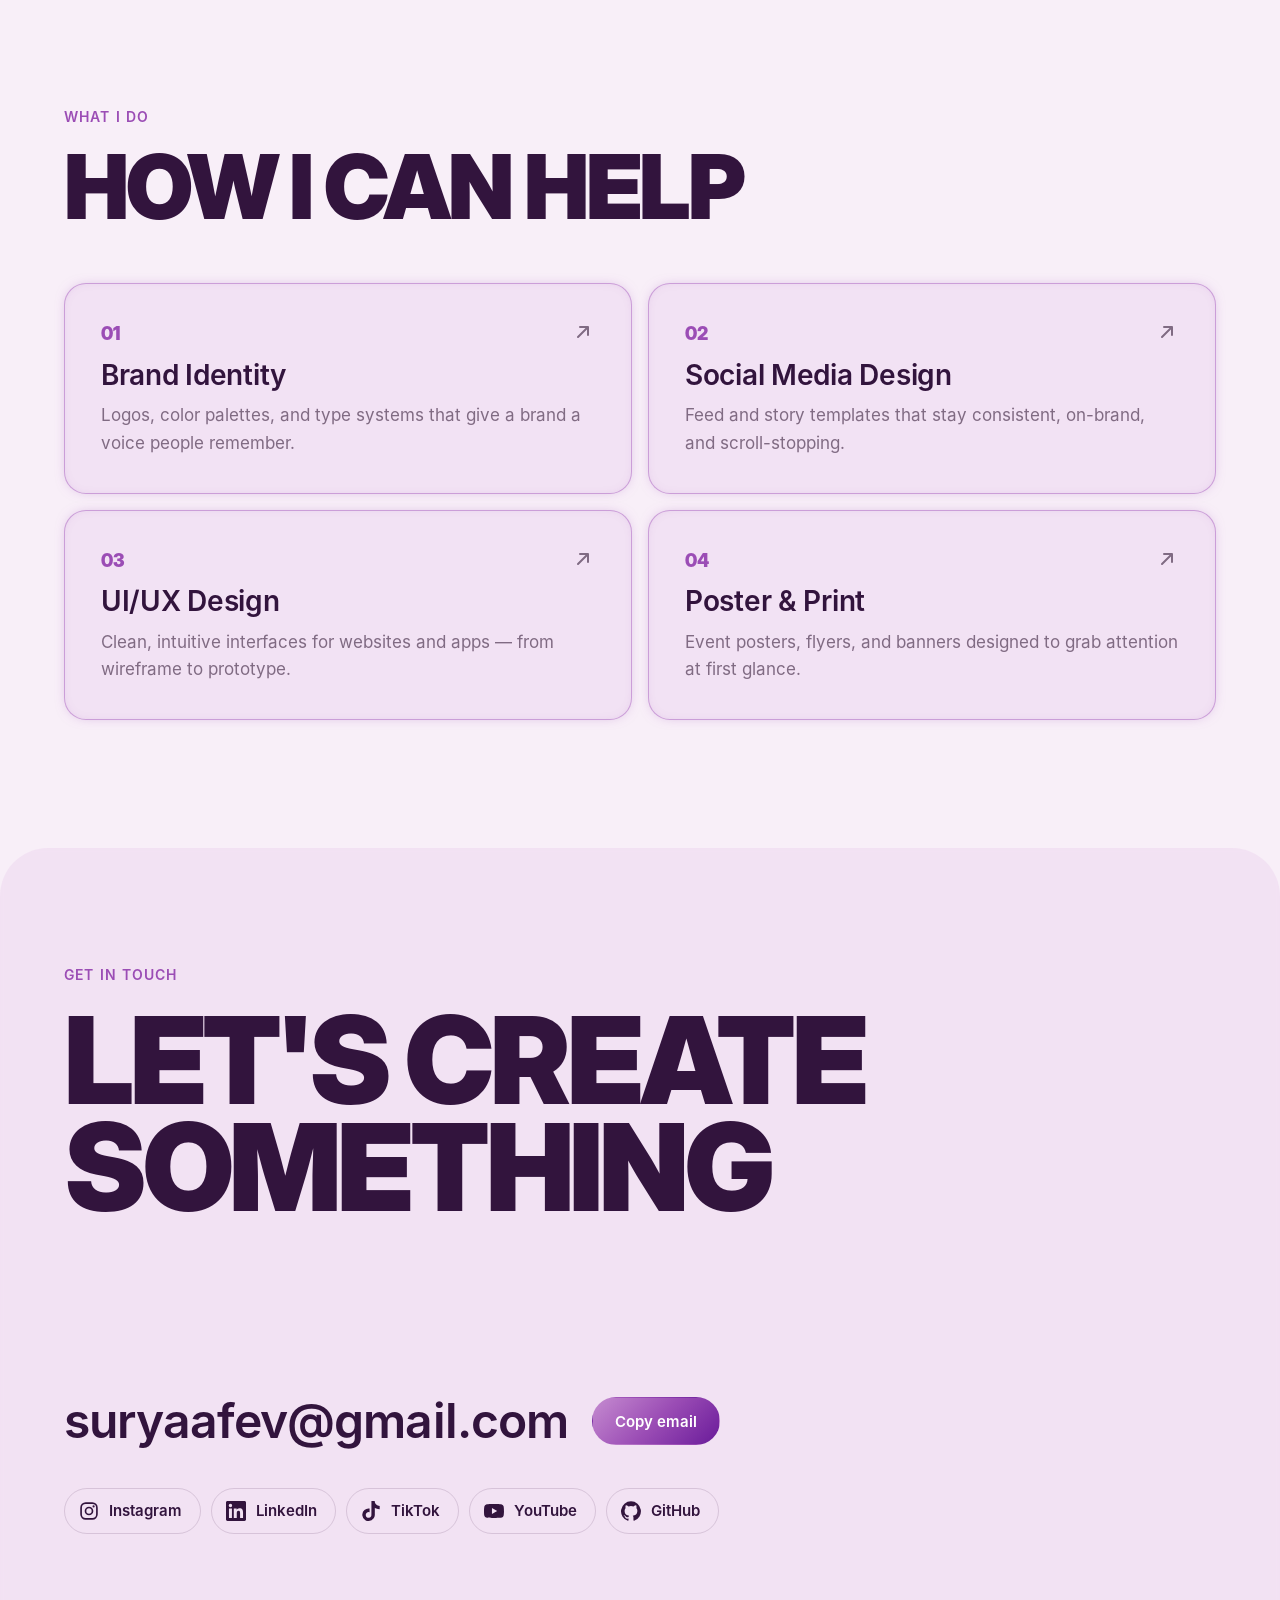
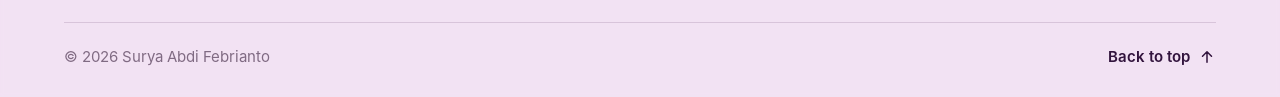
==== commit 1d038e68: "Add files via upload" ====
--- a/portofolio-desain/index.html
+++ b/portofolio-desain/index.html
@@ -1,191 +1,332 @@
 <!doctype html>
-<html lang="id" class="no-js">
-<head>
-  <meta charset="utf-8">
-  <meta name="viewport" content="width=device-width, initial-scale=1, viewport-fit=cover">
-  <!-- Judul & deskripsi diisi otomatis dari config.js; teks di bawah hanya cadangan. -->
-  <title>Portofolio — Graphic Designer</title>
-  <meta name="description" content="Portofolio desain grafis.">
-  <meta property="og:type" content="website">
-  <meta property="og:title" content="Portofolio — Graphic Designer">
-  <meta property="og:description" content="Portofolio desain grafis.">
-  <meta property="og:image" content="assets/img/og-image.jpg">
-  <meta name="twitter:card" content="summary_large_image">
-  <meta name="theme-color" content="#F2F1EA">
-  <link rel="icon" href="favicon.svg" type="image/svg+xml">
-  <link rel="preload" href="assets/fonts/InterDisplay-Black.woff" as="font" type="font/woff" crossorigin>
-  <link rel="preload" href="assets/img/foto-profil.webp" as="image" fetchpriority="high">
-  <link rel="stylesheet" href="assets/css/style.css">
-  <script src="config.js"></script>
-  <script src="assets/js/main.js" defer></script>
-  <script src="assets/js/motion.js" defer></script>
-  <script>document.documentElement.classList.remove("no-js");</script>
-</head>
-<body>
-  <a class="skip" href="#konten">Lewati ke konten</a>
-  <div class="intro" id="intro" aria-hidden="true"><p class="intro__name" id="introName"></p><span class="intro__count" id="introCount">0</span></div>
-  <div class="progress" aria-hidden="true"></div>
-
-  <!-- ===================== NAVIGASI ===================== -->
-  <header class="nav" id="nav">
-    <a class="nav__logo" href="#top" aria-label="Kembali ke atas"><span data-text="nama.inisial">NK</span></a>
-    <nav class="nav__links" aria-label="Navigasi utama">
-      <a href="#karya">Karya</a>
-      <a href="#tentang">Tentang</a>
-      <a href="#layanan">Layanan</a>
-      <a href="#kontak">Kontak</a>
+<html lang="en" data-theme="light">
+  <head>
+    <meta charset="utf-8" />
+    <meta
+      name="viewport"
+      content="width=device-width, initial-scale=1, viewport-fit=cover"
+    />
+    <!-- Judul & deskripsi diisi otomatis dari config.js; teks di bawah hanya cadangan. -->
+    <title>Surya Afev — Graphic & UI/UX Designer</title>
+    <meta name="description" content="Graphic and UI/UX design portfolio." />
+    <meta property="og:type" content="website" />
+    <meta property="og:title" content="Surya Afev — Graphic & UI/UX Designer" />
+    <meta
+      property="og:description"
+      content="Graphic and UI/UX design portfolio."
+    />
+    <meta property="og:image" content="assets/img/og-image.jpg" />
+    <meta name="twitter:card" content="summary_large_image" />
+    <meta name="theme-color" content="#F8EFF8" />
+    <meta name="color-scheme" content="light dark" />
+    <link rel="icon" href="favicon.svg" type="image/svg+xml" />
+    <link
+      rel="preload"
+      href="assets/fonts/InterDisplay-Black.woff"
+      as="font"
+      type="font/woff"
+      crossorigin
+    />
+    <link
+      rel="preload"
+      href="assets/img/foto-profil.webp"
+      as="image"
+      fetchpriority="high"
+    />
+    <link rel="stylesheet" href="assets/css/style.css" />
+    <script src="config.js"></script>
+    <script>
+      document.documentElement.classList.add("js");
+    </script>
+    <script src="assets/js/main.js" defer></script>
+    <script src="assets/js/motion.js" defer></script>
+  </head>
+  <body>
+    <a class="skip" href="#content">Skip to content</a>
+    <div class="progress" aria-hidden="true">
+      <span id="progressBar"></span>
+    </div>
+    <!-- latar garis "liquid" (dibuat otomatis oleh motion.js) -->
+    <div class="topo" id="topo" aria-hidden="true">
+      <span class="topo__glow" id="topoGlow"></span>
+    </div>
+
+    <!-- penanda posisi di samping (klik titik untuk lompat ke bagian itu) -->
+    <nav class="rail" id="rail" aria-label="Page sections">
+      <span class="rail__track" aria-hidden="true"
+        ><span class="rail__fill" id="railFill"></span
+      ></span>
+      <a href="#top" data-sec="top"><span>Home</span></a>
+      <a href="#about" data-sec="about"><span>About</span></a>
+      <a href="#work" data-sec="work"><span>Work</span></a>
+      <a href="#services" data-sec="services"><span>Services</span></a>
+      <a href="#contact" data-sec="contact"><span>Contact</span></a>
+      <span class="rail__pct" id="railPct" aria-hidden="true">0%</span>
     </nav>
-    <a class="btn btn--dark nav__cta" href="#kontak">Hubungi saya</a>
-    <button class="nav__menu" id="menuBtn" aria-expanded="false" aria-controls="menuPanel">
-      <span class="sr">Buka menu</span><span class="nav__burger" aria-hidden="true"></span>
-    </button>
-  </header>
-  <div class="menu" id="menuPanel" hidden>
-    <nav aria-label="Menu ponsel">
-      <a href="#karya">Karya</a>
-      <a href="#tentang">Tentang</a>
-      <a href="#layanan">Layanan</a>
-      <a href="#kontak">Kontak</a>
-    </nav>
-  </div>
-
-  <main id="konten">
-    <!-- ===================== HERO ===================== -->
-    <section class="hero" id="top">
-      <h1 class="hero__name display">
-        <span class="hero__line hero__line--1" data-text="nama.baris1">Nama</span>
-        <span class="hero__line hero__line--2" data-text="nama.baris2">Kamu</span>
-      </h1>
-      <figure class="hero__photo">
-        <img src="assets/img/foto-profil.webp" data-src="fotoProfil" alt="" width="900" height="1125" fetchpriority="high">
-        <figcaption class="sticker" data-text="stikerFoto">Halo!</figcaption>
+
+    <!-- ===================== NAVIGASI ===================== -->
+    <header class="nav" id="nav">
+      <a class="nav__logo" href="#top" aria-label="Back to top"
+        ><span data-text="nama.logo">Surya Afev</span
+        ><i class="nav__star" aria-hidden="true">✦</i></a
+      >
+      <nav class="nav__links" id="navLinks" aria-label="Main navigation">
+        <a href="#about">About</a>
+        <a href="#work">Work</a>
+        <a href="#services">Services</a>
+        <a href="#contact">Contact</a>
+        <a class="nav__cv-mobile" href="#" data-cv download hidden
+          ><span data-text="tentang.tombolCV">Download CV</span>
+          <svg viewBox="0 0 24 24" aria-hidden="true">
+            <path d="M12 4v12M6 10l6 6 6-6M5 20h14" /></svg
+        ></a>
+      </nav>
+      <div class="nav__actions">
+        <button
+          class="icon-btn"
+          id="themeBtn"
+          type="button"
+          aria-label="Switch to dark mode"
+        >
+          <svg class="i-moon" viewBox="0 0 24 24" aria-hidden="true">
+            <path d="M20 14.5A8 8 0 0 1 9.5 4a8 8 0 1 0 10.5 10.5z" />
+          </svg>
+          <svg class="i-sun" viewBox="0 0 24 24" aria-hidden="true">
+            <circle cx="12" cy="12" r="4" />
+            <path
+              d="M12 2v2M12 20v2M4.9 4.9l1.4 1.4M17.7 17.7l1.4 1.4M2 12h2M20 12h2M4.9 19.1l1.4-1.4M17.7 6.3l1.4-1.4"
+            />
+          </svg>
+        </button>
+        <a class="btn btn--line nav__cv" href="#" data-cv download hidden
+          ><span data-text="tentang.tombolCV">Download CV</span>
+          <svg viewBox="0 0 24 24" aria-hidden="true">
+            <path d="M12 4v12M6 10l6 6 6-6M5 20h14" /></svg
+        ></a>
+        <a class="btn btn--solid nav__cta" href="#contact">Say hello</a>
+        <button
+          class="icon-btn nav__menu"
+          id="menuBtn"
+          type="button"
+          aria-expanded="false"
+          aria-controls="navLinks"
+          aria-label="Open menu"
+        >
+          <span class="burger" aria-hidden="true"></span>
+        </button>
+      </div>
+    </header>
+
+    <main id="content">
+      <!-- ===================== HERO ===================== -->
+      <div class="hero-wrap" id="heroWrap">
+        <section class="hero" id="top">
+          <div class="hero__text">
+            <p class="eyebrow">
+              <span data-text="peran"></span> — <span data-text="lokasi"></span>
+            </p>
+            <h1 class="hero__name display">
+              <span class="line"
+                ><span data-text="nama.baris1">Surya</span></span
+              >
+              <span class="line line--outline"
+                ><span data-text="nama.baris2">Afev</span></span
+              >
+            </h1>
+            <p class="hero__desc" data-text="deskripsiSingkat"></p>
+            <p class="hero__lead muted" data-text="spesialis"></p>
+            <div class="hero__actions">
+              <div
+                class="social"
+                data-list="sosial"
+                aria-label="Social media"
+              ></div>
+              <a class="btn btn--line hero__cv" href="#" data-cv download hidden
+                ><span data-text="tentang.tombolCV">Download CV</span>
+                <svg viewBox="0 0 24 24" aria-hidden="true">
+                  <path d="M12 4v12M6 10l6 6 6-6M5 20h14" /></svg
+              ></a>
+            </div>
+          </div>
+
+          <figure class="hero__photo">
+            <img
+              src="assets/img/foto-profil.webp"
+              data-src="fotoProfil"
+              alt=""
+              width="900"
+              height="1338"
+              fetchpriority="high"
+            />
+            <figcaption class="sticker" data-text="stikerFoto"></figcaption>
+          </figure>
+
+          <a class="status" id="status" href="#contact">
+            <span class="status__label"
+              ><i class="dot" aria-hidden="true"></i
+              ><span data-text="status.label"></span
+            ></span>
+            <span class="status__detail" data-text="status.detail"></span>
+            <span class="status__cta"
+              ><span data-text="status.tombol"></span>
+              <svg viewBox="0 0 24 24" aria-hidden="true">
+                <path d="M5 12h14M13 6l6 6-6 6" /></svg
+            ></span>
+          </a>
+        </section>
+        <a class="scroll-cue" href="#about" aria-label="Scroll to about"
+          ><span>Scroll</span><i aria-hidden="true"></i
+        ></a>
+      </div>
+
+      <!-- ===================== PITA BERJALAN ===================== -->
+      <div class="marquee" aria-hidden="true">
+        <div class="marquee__track" data-list="marquee"></div>
+      </div>
+
+      <!-- ===================== TENTANG ===================== -->
+      <section class="section about" id="about">
+        <p class="eyebrow mask">About me</p>
+        <p
+          class="about__statement mask shine"
+          data-html="tentang.pernyataan"
+        ></p>
+        <div class="about__row">
+          <p
+            class="about__bio muted mask mask--soft"
+            data-text="tentang.bio"
+          ></p>
+          <a class="btn btn--line reveal" href="#" data-cv download hidden
+            ><span data-text="tentang.tombolCV">Download CV</span>
+            <svg viewBox="0 0 24 24" aria-hidden="true">
+              <path d="M12 4v12M6 10l6 6 6-6M5 20h14" /></svg
+          ></a>
+        </div>
+      </section>
+
+      <!-- ===================== GALERI ===================== -->
+      <section class="section work" id="work">
+        <div class="work__head">
+          <div>
+            <p class="eyebrow">Selected work</p>
+            <h2 class="display work__title mask shine-text">Gallery</h2>
+          </div>
+          <div
+            class="filters"
+            role="group"
+            aria-label="Filter by category"
+            data-list="kategori"
+          ></div>
+        </div>
+        <div class="masonry" id="gallery" data-list="galeri"></div>
+        <p class="work__empty muted" id="galleryEmpty" hidden>
+          Nothing here yet — check back soon.
+        </p>
+      </section>
+
+      <!-- ===================== LAYANAN ===================== -->
+      <section class="section services" id="services">
+        <p class="eyebrow">What I do</p>
+        <h2 class="display services__title mask shine-text">How I can help</h2>
+        <ol class="services__list" data-list="layanan"></ol>
+      </section>
+    </main>
+
+    <!-- ===================== FOOTER / KONTAK ===================== -->
+    <footer class="footer" id="contact">
+      <div class="footer__inner">
+        <p class="eyebrow mask">Get in touch</p>
+        <h2 class="display footer__tagline mask">
+          <span data-text="footer.baris1"></span><br /><span
+            data-text="footer.baris2"
+          ></span
+          ><br /><span class="hl" data-text="footer.baris3"></span>
+        </h2>
+        <div class="footer__contact">
+          <a class="footer__email mask" id="emailLink" href="#"
+            ><span data-text="email"></span
+          ></a>
+          <button class="btn btn--solid" id="copyBtn" type="button">
+            Copy email
+          </button>
+        </div>
+        <div
+          class="social social--labels pop"
+          data-list="sosial"
+          aria-label="Social media"
+        ></div>
+        <div class="footer__bottom">
+          <p>
+            © <span id="year"></span> <span data-text="nama.lengkap"></span>
+          </p>
+          <a href="#top" class="totop"
+            >Back to top
+            <svg viewBox="0 0 24 24" aria-hidden="true">
+              <path d="M12 19V5M6 11l6-6 6 6" /></svg
+          ></a>
+        </div>
+      </div>
+    </footer>
+
+    <!-- ===================== LIGHTBOX GALERI ===================== -->
+    <dialog class="viewer" id="viewer" aria-labelledby="viewerTitle">
+      <button
+        class="icon-btn viewer__close"
+        id="viewerClose"
+        type="button"
+        aria-label="Close"
+      >
+        <svg viewBox="0 0 24 24" aria-hidden="true">
+          <path d="M6 6l12 12M18 6L6 18" />
+        </svg>
+      </button>
+      <figure class="viewer__fig">
+        <img id="viewerImg" src="" alt="" />
+        <figcaption class="viewer__text">
+          <p class="eyebrow" id="viewerMeta"></p>
+          <h3 class="viewer__title" id="viewerTitle"></h3>
+          <p class="muted" id="viewerDesc"></p>
+          <ul class="viewer__tools" id="viewerTools"></ul>
+          <a
+            class="btn btn--line"
+            id="viewerLink"
+            href="#"
+            target="_blank"
+            rel="noopener"
+            hidden
+            >View full project
+            <svg viewBox="0 0 24 24" aria-hidden="true">
+              <path d="M7 17L17 7M9 7h8v8" /></svg
+          ></a>
+        </figcaption>
       </figure>
-      <div class="hero__bottom">
-        <div class="hero__info">
-          <p class="hero__role" data-text="peran">Graphic Designer</p>
-          <p class="muted" data-text="spesialis"></p>
-          <p class="muted" data-text="lokasi"></p>
-        </div>
-        <svg class="badge" viewBox="0 0 200 200" aria-hidden="true">
-          <defs><path id="lingkar" d="M100,100 m-78,0 a78,78 0 1,1 156,0 a78,78 0 1,1 -156,0"></path></defs>
-          <text><textPath href="#lingkar" textLength="482" lengthAdjust="spacing">GULIR · LIHAT KARYA · GULIR · LIHAT KARYA ·</textPath></text>
-          <path d="M100 78v44M84 106l16 16 16-16" fill="none" stroke="currentColor" stroke-width="5" stroke-linecap="round" stroke-linejoin="round"></path>
+      <button
+        class="icon-btn viewer__nav viewer__nav--prev"
+        id="viewerPrev"
+        type="button"
+        aria-label="Previous image"
+      >
+        <svg viewBox="0 0 24 24" aria-hidden="true">
+          <path d="M15 6l-6 6 6 6" />
         </svg>
-        <a class="status" id="status" href="#kontak">
-          <span class="status__label"><i class="dot" aria-hidden="true"></i><span data-text="status.label"></span></span>
-          <span class="status__detail" data-text="status.detail"></span>
-          <span class="status__cta"><span data-text="status.tombol"></span>
-            <svg viewBox="0 0 24 24" aria-hidden="true"><path d="M5 12h14M13 6l6 6-6 6"></path></svg></span>
-        </a>
-      </div>
-    </section>
-
-    <!-- ===================== MARQUEE ===================== -->
-    <div class="marquee marquee--accent" aria-label="Bidang keahlian">
-      <div class="marquee__track" data-list="marquee"></div>
-    </div>
-
-    <!-- ===================== TENTANG ===================== -->
-    <section class="section about" id="tentang">
-      <p class="eyebrow">(Tentang)</p>
-      <p class="about__statement" data-html="tentang.pernyataan"></p>
-      <div class="about__row">
-        <p class="about__bio" data-text="tentang.bio"></p>
-        <a class="btn btn--line" id="cvBtn" href="#" download hidden><span data-text="tentang.tombolCV">Unduh CV</span>
-          <svg viewBox="0 0 24 24" aria-hidden="true"><path d="M12 4v12M6 10l6 6 6-6M5 20h14"></path></svg></a>
-      </div>
-    </section>
-
-    <!-- ===================== SOROTAN ===================== -->
-    <section class="section highlights" aria-label="Karya unggulan">
-      <div data-list="sorotan"></div>
-    </section>
-
-    <!-- ===================== DUA KARTU BESAR ===================== -->
-    <section class="section split" aria-label="Bidang karya">
-      <div class="split__grid" data-list="kartuBesar"></div>
-    </section>
-
-    <!-- ===================== KARYA ===================== -->
-    <section class="section works" id="karya">
-      <div class="works__head">
-        <h2 class="display works__title">Karya<br><span class="outline">Pilihan</span></h2>
-        <div class="filters" role="group" aria-label="Filter kategori" data-list="kategori"></div>
-      </div>
-      <div class="works__grid" id="worksGrid" data-list="karya"></div>
-    </section>
-
-    <!-- ===================== LAYANAN ===================== -->
-    <section class="section services" id="layanan">
-      <p class="eyebrow">(Layanan)</p>
-      <h2 class="display services__title">Yang bisa<br>saya bantu</h2>
-      <ol class="services__list" data-list="layanan"></ol>
-    </section>
-
-    <!-- ===================== KLIEN ===================== -->
-    <div class="marquee marquee--clients" aria-label="Klien dan kolaborasi">
-      <div class="marquee__track marquee__track--reverse" data-list="klien"></div>
-    </div>
-
-    <!-- ===================== FEED SOSIAL ===================== -->
-    <section class="section feed">
-      <div class="feed__head">
-        <h2 class="display feed__title">Ikuti<br><span class="outline">Prosesnya</span></h2>
-        <a class="btn btn--line" id="igLink" href="#" target="_blank" rel="noopener"><span data-text="instagram.handle"></span>
-          <svg viewBox="0 0 24 24" aria-hidden="true"><path d="M7 17L17 7M9 7h8v8"></path></svg></a>
-      </div>
-      <div class="feed__grid" data-list="feed"></div>
-    </section>
-  </main>
-
-  <!-- ===================== FOOTER / KONTAK ===================== -->
-  <footer class="footer" id="kontak">
-    <h2 class="display footer__tagline">
-      <span data-text="footer.baris1"></span><br><span data-text="footer.baris2"></span><br><span class="hl" data-text="footer.baris3"></span>
-    </h2>
-    <div class="footer__contact">
-      <a class="footer__email" id="emailLink" href="#"><span data-text="email"></span></a>
-      <button class="btn btn--accent" id="copyBtn" type="button">Salin email</button>
-    </div>
-    <div class="footer__cols">
-      <div>
-        <p class="footer__label">Navigasi</p>
-        <a href="#karya">Karya</a><a href="#tentang">Tentang</a><a href="#layanan">Layanan</a>
-      </div>
-      <div>
-        <p class="footer__label">Sosial</p>
-        <div data-list="sosial"></div>
-      </div>
-      <div>
-        <p class="footer__label">Lokasi</p>
-        <p data-text="lokasi"></p>
-      </div>
-    </div>
-    <div class="footer__bottom">
-      <p>© <span id="tahun"></span> <span data-text="nama.baris1"></span> <span data-text="nama.baris2"></span></p>
-      <a href="#top" class="totop">Kembali ke atas
-        <svg viewBox="0 0 24 24" aria-hidden="true"><path d="M12 19V5M6 11l6-6 6 6"></path></svg></a>
-    </div>
-  </footer>
-
-  <!-- ===================== DETAIL KARYA (pop-up) ===================== -->
-  <dialog class="detail" id="detail" aria-labelledby="detailJudul">
-    <div class="detail__inner">
-      <button class="detail__close" id="detailTutup" type="button" aria-label="Tutup detail">
-        <svg viewBox="0 0 24 24" aria-hidden="true"><path d="M6 6l12 12M18 6L6 18"></path></svg></button>
-      <div class="detail__media" id="detailMedia"></div>
-      <div class="detail__text">
-        <p class="eyebrow" id="detailMeta"></p>
-        <h3 class="display detail__title" id="detailJudul"></h3>
-        <p id="detailDesk"></p>
-        <ul class="chips" id="detailTools"></ul>
-        <a class="btn btn--dark" id="detailLink" href="#" target="_blank" rel="noopener" hidden>Lihat proyek lengkap
-          <svg viewBox="0 0 24 24" aria-hidden="true"><path d="M7 17L17 7M9 7h8v8"></path></svg></a>
-      </div>
-    </div>
-  </dialog>
-
-  <div class="toast" id="toast" role="status" aria-live="polite"></div>
-  <noscript><p class="noscript">Aktifkan JavaScript untuk melihat isi portofolio.</p></noscript>
-</body>
+      </button>
+      <button
+        class="icon-btn viewer__nav viewer__nav--next"
+        id="viewerNext"
+        type="button"
+        aria-label="Next image"
+      >
+        <svg viewBox="0 0 24 24" aria-hidden="true">
+          <path d="M9 6l6 6-6 6" />
+        </svg>
+      </button>
+    </dialog>
+
+    <div class="toast" id="toast" role="status" aria-live="polite"></div>
+    <noscript
+      ><p class="noscript">
+        Please enable JavaScript to view this portfolio.
+      </p></noscript
+    >
+  </body>
 </html>
--- a/portofolio-desain/assets/css/style.css
+++ b/portofolio-desain/assets/css/style.css
@@ -1,6 +1,6 @@
 /* ==========================================================================
-   Gaya website. Warna diatur dari config.js (bagian "tema").
-   Ukuran & jarak umum bisa diubah lewat variabel di :root.
+   Gaya tampilan. Warna diatur dari config.js (bagian "tema"),
+   jadi biasanya file ini tidak perlu diubah.
    ========================================================================== */
 
 @font-face {
@@ -22,23 +22,30 @@
   font-display: swap;
 }
 
+/* Warna cadangan (yang dipakai sebenarnya datang dari config.js) */
 :root {
-  /* nilai cadangan — yang dipakai berasal dari config.js */
-  --latar: #f2f1ea;
-  --tinta: #14170f;
-  --aksen: #c8f031;
-  --aksen-teks: #14170f;
-  --permukaan: #e6e4d8;
-  --abu: #575c52;
-
-  --pad: clamp(20px, 4vw, 56px);
-  --radius: 22px;
+  --latar: #f8eff8;
+  --tinta: #32143d;
+  --aksen: #9b4db5;
+  --aksen-teks: #ffffff;
+  --permukaan: #f0ddf2;
+  --abu: #806b83;
+  --gradien: linear-gradient(135deg, #c58bd0, #9b4db5 50%, #6a1b9a);
+
+  --garis: color-mix(in srgb, var(--tinta) 14%, transparent);
+  --display: "Display", "Arial Black", Impact, sans-serif;
+  --body: "Body", system-ui, -apple-system, "Segoe UI", Roboto, sans-serif;
+  --pad: clamp(16px, 4vw, 48px);
   --maks: 1440px;
+  --r: 22px;
   --ease: cubic-bezier(0.2, 0.7, 0.2, 1);
-  --display: "Display", "Arial Black", Impact, system-ui, sans-serif;
-  --body: "Body", system-ui, -apple-system, "Segoe UI", Roboto, sans-serif;
-}
-
+  color-scheme: light;
+}
+[data-theme="dark"] {
+  color-scheme: dark;
+}
+
+/* ---------- Dasar ---------- */
 *,
 *::before,
 *::after {
@@ -58,6 +65,10 @@
   -webkit-font-smoothing: antialiased;
   text-rendering: optimizeLegibility;
   overflow-x: hidden;
+  overflow-x: clip;
+}
+body.no-scroll {
+  overflow: hidden;
 }
 img {
   display: block;
@@ -80,23 +91,26 @@
 h2,
 h3 {
   margin: 0;
-  font-weight: 900;
 }
 :focus-visible {
-  outline: 3px solid var(--tinta);
+  outline: 3px solid var(--aksen);
   outline-offset: 3px;
-  border-radius: 6px;
+  border-radius: 8px;
 }
 [hidden] {
   display: none !important;
 }
-.sr {
-  position: absolute;
-  width: 1px;
-  height: 1px;
-  overflow: hidden;
-  clip: rect(0 0 0 0);
-  white-space: nowrap;
+svg:not(.ico) {
+  fill: none;
+  stroke: currentColor;
+  stroke-width: 2;
+  stroke-linecap: round;
+  stroke-linejoin: round;
+}
+svg {
+  width: 20px;
+  height: 20px;
+  flex: none;
 }
 .skip {
   position: fixed;
@@ -111,51 +125,52 @@
 .skip:focus {
   top: 12px;
 }
+.noscript {
+  padding: 120px var(--pad);
+  text-align: center;
+}
 
 .display {
   font-family: var(--display);
+  font-weight: 900;
   text-transform: uppercase;
   letter-spacing: -0.035em;
-  line-height: 0.86;
-}
-.outline {
-  color: transparent;
-  -webkit-text-stroke: 2px var(--tinta);
+  line-height: 0.88;
 }
 .muted {
   color: var(--abu);
 }
 .eyebrow {
   font-weight: 600;
-  font-size: 15px;
-  letter-spacing: 0.02em;
-  color: var(--abu);
-  margin-bottom: 24px;
+  font-size: 14px;
+  letter-spacing: 0.08em;
+  text-transform: uppercase;
+  color: var(--aksen);
+  margin-bottom: 20px;
+}
+.section {
+  padding: clamp(72px, 10vw, 140px) var(--pad);
+  max-width: var(--maks);
+  margin: 0 auto;
 }
 .section[id],
 .footer {
-  scroll-margin-top: 84px;
-}
-.section {
-  padding: clamp(72px, 11vw, 160px) var(--pad);
-  max-width: var(--maks);
-  margin: 0 auto;
-}
-
-svg {
-  width: 20px;
-  height: 20px;
-  flex: none;
-}
-svg path {
-  fill: none;
-  stroke: currentColor;
-  stroke-width: 2;
-  stroke-linecap: round;
-  stroke-linejoin: round;
-}
-
-/* ---------- tombol ---------- */
+  scroll-margin-top: 72px;
+}
+
+/* perpindahan warna halus saat mode diganti */
+.theme-anim,
+.theme-anim *,
+.theme-anim *::before,
+.theme-anim *::after {
+  transition:
+    background-color 0.35s ease,
+    color 0.35s ease,
+    border-color 0.35s ease,
+    fill 0.35s ease !important;
+}
+
+/* ---------- Tombol ---------- */
 .btn {
   display: inline-flex;
   align-items: center;
@@ -163,24 +178,27 @@
   min-height: 48px;
   padding: 0 22px;
   border-radius: 999px;
-  font-weight: 600;
-  font-size: 16px;
-  border: 2px solid transparent;
+  border: 1.5px solid transparent;
+  font-weight: 600;
+  font-size: 15px;
+  background: none;
+  white-space: nowrap;
   transition:
-    transform 0.3s var(--ease),
-    background-color 0.3s,
-    color 0.3s;
-}
-.btn:hover {
+    transform 0.25s var(--ease),
+    background-color 0.25s,
+    color 0.25s,
+    border-color 0.25s;
+}
+.btn svg {
+  width: 18px;
+  height: 18px;
+}
+.btn--solid {
+  background: var(--gradien);
+  color: var(--aksen-teks);
+}
+.btn--solid:hover {
   transform: translateY(-2px);
-}
-.btn--dark {
-  background: var(--tinta);
-  color: var(--latar);
-}
-.btn--accent {
-  background: var(--aksen);
-  color: var(--aksen-teks);
 }
 .btn--line {
   border-color: var(--tinta);
@@ -189,855 +207,1466 @@
   background: var(--tinta);
   color: var(--latar);
 }
-
-/* ---------- navigasi ---------- */
+.icon-btn {
+  display: inline-grid;
+  place-items: center;
+  width: 44px;
+  height: 44px;
+  padding: 0;
+  flex: none;
+  border-radius: 50%;
+  border: 1.5px solid var(--garis);
+  background: var(--latar);
+  transition:
+    border-color 0.25s,
+    transform 0.25s var(--ease);
+}
+.icon-btn:hover {
+  border-color: var(--tinta);
+}
+
+/* ---------- Navigasi ---------- */
 .nav {
   position: fixed;
-  inset: 0 0 auto 0;
+  inset: 0 0 auto;
   z-index: 50;
+  height: 68px;
   display: flex;
   align-items: center;
+  justify-content: space-between;
   gap: 16px;
-  padding: 14px var(--pad);
+  padding: 0 var(--pad);
   background: color-mix(in srgb, var(--latar) 82%, transparent);
   -webkit-backdrop-filter: blur(14px);
   backdrop-filter: blur(14px);
-  transition: transform 0.45s var(--ease);
-}
-.nav--hide {
-  transform: translateY(-110%);
+  border-bottom: 1px solid transparent;
+  transition: border-color 0.3s;
+}
+.nav.is-scrolled {
+  border-bottom-color: var(--garis);
 }
 .nav__logo {
-  width: 48px;
-  height: 48px;
-  border-radius: 50%;
-  background: var(--aksen);
-  color: var(--aksen-teks);
-  display: grid;
-  place-items: center;
+  display: inline-flex;
+  align-items: center;
+  gap: 6px;
+  color: var(--tinta);
   font-family: var(--display);
-  font-size: 17px;
+  font-weight: 900;
+  font-size: 20px;
   letter-spacing: -0.02em;
+  text-transform: uppercase;
+}
+.nav__star {
+  font-style: normal;
+  font-size: 0.8em;
+  color: var(--aksen);
+  display: inline-block;
+  animation: putar 6s linear infinite;
+}
+.nav__logo:hover .nav__star {
+  animation-duration: 1.2s;
+}
+@keyframes putar {
+  to {
+    transform: rotate(360deg);
+  }
 }
 .nav__links {
   display: flex;
   gap: 6px;
-  margin: 0 auto;
-  background: var(--permukaan);
-  padding: 5px;
+}
+.nav__links a {
+  padding: 8px 14px;
   border-radius: 999px;
+  font-weight: 600;
+  font-size: 15px;
+  transition: background-color 0.2s;
 }
 .nav__links a {
-  padding: 9px 18px;
-  border-radius: 999px;
-  font-weight: 600;
-  font-size: 15px;
-  transition: background-color 0.25s;
-}
-.nav__links a:hover,
+  position: relative;
+  display: inline-flex;
+  align-items: center;
+}
+.nav__links a::after {
+  content: "";
+  position: absolute;
+  left: 50%;
+  bottom: 2px;
+  width: 5px;
+  height: 5px;
+  margin-left: -2.5px;
+  border-radius: 50%;
+  background: var(--aksen);
+  box-shadow: 0 0 8px var(--aksen);
+  transform: scale(0);
+  transition: transform 0.3s var(--ease);
+}
+.nav__links a.is-active::after {
+  transform: scale(1);
+}
 .nav__links a.is-active {
-  background: var(--latar);
+  color: var(--aksen);
+}
+.nav__cv {
+  min-height: 44px;
+}
+.nav__links .nav__cv-mobile {
+  display: none;
+}
+.hero__actions {
+  display: flex;
+  flex-wrap: wrap;
+  align-items: center;
+  gap: 14px 18px;
+}
+.hero__cv {
+  animation: masuk 0.7s 1s var(--ease) backwards;
+  background: color-mix(in srgb, var(--latar) 55%, transparent);
+}
+.nav__actions {
+  display: flex;
+  align-items: center;
+  gap: 10px;
+}
+.nav__cta {
+  min-height: 44px;
 }
 .nav__menu {
   display: none;
-  width: 48px;
-  height: 48px;
-  border-radius: 50%;
-  border: 0;
-  background: var(--tinta);
-  margin-left: auto;
-  place-items: center;
-}
-.nav__burger,
-.nav__burger::before {
+}
+.burger,
+.burger::before,
+.burger::after {
   display: block;
   width: 18px;
   height: 2px;
-  background: var(--latar);
+  background: currentColor;
+  border-radius: 2px;
+  transition:
+    transform 0.3s var(--ease),
+    opacity 0.2s;
+}
+.burger {
   position: relative;
-  transition: transform 0.3s var(--ease);
-}
-.nav__burger::before {
+}
+.burger::before,
+.burger::after {
   content: "";
   position: absolute;
+  left: 0;
+}
+.burger::before {
+  top: -6px;
+}
+.burger::after {
   top: 6px;
 }
-.nav__menu[aria-expanded="true"] .nav__burger {
-  transform: translateY(3px) rotate(45deg);
-}
-.nav__menu[aria-expanded="true"] .nav__burger::before {
-  transform: translateY(-6px) rotate(-90deg);
-}
-.menu {
+.nav.is-open .burger {
+  background: transparent;
+}
+.nav.is-open .burger::before {
+  transform: translateY(6px) rotate(45deg);
+}
+.nav.is-open .burger::after {
+  transform: translateY(-6px) rotate(-45deg);
+}
+.i-sun {
+  display: none;
+}
+[data-theme="dark"] .i-sun {
+  display: block;
+}
+[data-theme="dark"] .i-moon {
+  display: none;
+}
+
+/* ---------- Latar garis "liquid" (seluruh halaman) ---------- */
+.hero-wrap {
+  position: relative;
+  isolation: isolate;
+}
+.topo {
   position: fixed;
   inset: 0;
-  z-index: 40;
-  background: var(--aksen);
-  color: var(--aksen-teks);
-  display: flex;
-  align-items: flex-end;
-  padding: 120px var(--pad) 48px;
-}
-.menu nav {
+  z-index: -1;
+  overflow: hidden;
+  pointer-events: none;
+}
+.topo svg {
+  position: absolute;
+  inset: 0;
+  width: 100%;
+  height: 100%;
+}
+.topo path {
+  fill: none;
+  stroke: var(--garis-cair, #ebd9ef);
+  stroke-width: 0.8;
+  vector-effect: non-scaling-stroke;
+}
+.topo path.hi {
+  stroke: color-mix(in srgb, var(--aksen) 18%, var(--garis-cair, #ebd9ef));
+}
+.topo__glow {
+  position: absolute;
+  left: 0;
+  top: 0;
+  width: 70vmax;
+  height: 70vmax;
+  margin: -35vmax 0 0 -35vmax;
+  border-radius: 50%;
+  will-change: transform;
+  background: radial-gradient(
+    circle,
+    color-mix(in srgb, var(--aksen) 10%, transparent),
+    transparent 62%
+  );
+}
+.scroll-cue {
+  position: absolute;
+  z-index: 1;
+  left: 50%;
+  bottom: 18px;
+  translate: -50% 0;
   display: flex;
   flex-direction: column;
-  gap: 4px;
-}
-.menu a {
-  font-family: var(--display);
+  align-items: center;
+  gap: 8px;
+  font-size: 12px;
+  font-weight: 600;
+  letter-spacing: 0.14em;
   text-transform: uppercase;
-  font-size: clamp(48px, 15vw, 96px);
-  line-height: 0.95;
-  letter-spacing: -0.03em;
-}
-
-/* ---------- hero ---------- */
+  color: var(--abu);
+  animation: masuk 0.8s 1.2s var(--ease) backwards;
+}
+.scroll-cue i {
+  position: relative;
+  width: 1.5px;
+  height: 40px;
+  background: var(--garis);
+  overflow: hidden;
+}
+.scroll-cue i::after {
+  content: "";
+  position: absolute;
+  left: 0;
+  top: -40%;
+  width: 100%;
+  height: 40%;
+  background: var(--tinta);
+  animation: turun 1.8s var(--ease) infinite;
+}
+@keyframes turun {
+  to {
+    top: 100%;
+  }
+}
+@keyframes masuk {
+  from {
+    opacity: 0;
+    transform: translateY(24px);
+  }
+}
+
+/* ---------- Hero ---------- */
 .hero {
   position: relative;
-  min-height: 100svh;
-  padding: 110px var(--pad) 40px;
+  z-index: 1;
+}
+.hero .eyebrow {
+  animation: masuk 0.8s 0.05s var(--ease) backwards;
+}
+.hero__lead {
+  animation: masuk 0.8s 0.55s var(--ease) backwards;
+}
+.hero .social a {
+  animation: masuk 0.7s var(--ease) backwards;
+}
+.hero .social a:nth-child(1) {
+  animation-delay: 0.65s;
+}
+.hero .social a:nth-child(2) {
+  animation-delay: 0.72s;
+}
+.hero .social a:nth-child(3) {
+  animation-delay: 0.79s;
+}
+.hero .social a:nth-child(4) {
+  animation-delay: 0.86s;
+}
+.hero .social a:nth-child(5) {
+  animation-delay: 0.93s;
+}
+.hero .social a {
+  background: color-mix(in srgb, var(--latar) 55%, transparent);
+}
+.hero .status {
+  animation: masuk 0.9s 0.95s var(--ease) backwards;
+}
+.hero__photo img {
+  animation: melayang 7s ease-in-out infinite alternate;
+}
+@keyframes melayang {
+  from {
+    transform: rotate(2deg) translateY(0);
+  }
+  to {
+    transform: rotate(-1deg) translateY(-14px);
+  }
+}
+.sticker {
+  animation: goyang 3.4s ease-in-out infinite;
+}
+@keyframes goyang {
+  0%,
+  100% {
+    transform: rotate(-8deg);
+  }
+  50% {
+    transform: rotate(-3deg) translateY(-5px);
+  }
+}
+.hero {
   max-width: var(--maks);
   margin: 0 auto;
+  min-height: 100svh;
+  padding: 108px var(--pad) clamp(40px, 6vw, 72px);
   display: grid;
-  grid-template-rows: 1fr auto;
-  isolation: isolate;
+  grid-template-columns: minmax(0, 1.3fr) minmax(0, 0.7fr);
+  grid-template-areas: "text photo" "status photo";
+  gap: 32px clamp(32px, 5vw, 72px);
+  align-items: end;
+}
+.hero__text {
+  grid-area: text;
+  align-self: center;
+  translate: 0 calc(var(--sy, 0) * -0.08px);
 }
 .hero__name {
+  font-size: clamp(64px, 12vw, 196px);
+  margin: 4px 0 22px;
+}
+.line {
+  display: block;
+  overflow: hidden;
+  padding: 0.14em 0 0.04em;
+  margin-top: -0.14em;
+}
+.line > span {
+  display: inline-block;
+  animation: naik 1s var(--ease) both;
+}
+.line + .line > span {
+  animation-delay: 0.12s;
+}
+/* huruf satu per satu (motion.js) */
+.split-on .line > span {
+  animation: none;
+}
+.ch {
+  display: inline-block;
+  animation: naik 0.9s var(--ease) backwards;
+  animation-delay: calc(0.15s + var(--i) * 45ms);
+  transition:
+    transform 0.4s var(--ease),
+    color 0.3s,
+    -webkit-text-stroke-color 0.3s;
+}
+.hero__name.is-wave .ch {
+  animation: lompat 0.7s var(--ease) both;
+  animation-delay: calc(var(--i) * 40ms);
+}
+@keyframes lompat {
+  40% {
+    transform: translateY(-12%) rotate(-3deg);
+  }
+}
+@media (hover: hover) {
+  .ch:hover {
+    transform: translateY(-10%) rotate(-4deg);
+  }
+  .line--outline .ch:hover {
+    color: var(--aksen);
+    -webkit-text-stroke-color: var(--aksen);
+  }
+}
+.line--outline > span {
+  color: transparent;
+  -webkit-text-stroke: clamp(1.5px, 0.25vw, 3px) var(--tinta);
+}
+@keyframes naik {
+  from {
+    transform: translateY(105%);
+  }
+}
+.hero__desc {
+  font-size: clamp(17px, 1.6vw, 21px);
+  line-height: 1.5;
+  max-width: 34ch;
+  margin-bottom: 10px;
+  animation: masuk 0.8s 0.45s var(--ease) backwards;
+}
+.hero__lead {
+  font-size: 15px;
+  font-weight: 600;
+  letter-spacing: 0.02em;
+  margin-bottom: 24px;
+}
+
+.hero__photo {
+  grid-area: photo;
+  position: relative;
+  margin: 0;
   align-self: center;
-  font-size: clamp(76px, 18.5vw, 280px);
-  display: flex;
-  flex-direction: column;
-  position: relative;
-  z-index: 1;
-}
-.hero__line {
-  display: block;
-  transform: translateX(var(--px, 0px));
-  will-change: transform;
-}
-.hero__line--2 {
-  align-self: flex-end;
-}
-.hero__photo {
-  position: absolute;
-  z-index: 2;
-  left: 50%;
-  top: 50%;
-  margin: 0;
-  width: clamp(200px, 24vw, 380px);
-  aspect-ratio: 4 / 5;
-  transform: translate(
-      calc(-50% + var(--mx, 0px)),
-      calc(-54% + var(--py, 0px) + var(--my, 0px))
-    )
-    rotate(calc(-3deg + var(--pr, 0deg)));
+  animation: muncul 1.1s 0.2s var(--ease) both;
 }
 .hero__photo img {
   width: 100%;
-  height: 100%;
+  aspect-ratio: 4 / 5;
   object-fit: cover;
-  border-radius: var(--radius);
-  box-shadow: 0 30px 60px -30px rgba(0, 0, 0, 0.45);
+  object-position: center 20%;
+  border-radius: calc(var(--r) * 1.4);
+  background: var(--permukaan);
+  transform: rotate(2deg);
+  box-shadow: 0 30px 60px -30px
+    color-mix(in srgb, var(--aksen) 55%, transparent);
+}
+@keyframes muncul {
+  from {
+    opacity: 0;
+    transform: translateY(40px) scale(0.97);
+  }
 }
 .sticker {
   position: absolute;
-  right: -28px;
-  top: 14%;
-  background: var(--aksen);
+  left: -14px;
+  top: 28px;
+  transform: rotate(-8deg);
+  background: var(--gradien);
   color: var(--aksen-teks);
-  font-family: var(--display);
-  text-transform: uppercase;
-  font-size: 20px;
-  padding: 10px 16px;
+  padding: 10px 18px;
   border-radius: 999px;
-  transform: rotate(8deg);
-  box-shadow: 0 10px 20px -12px rgba(0, 0, 0, 0.4);
-}
-.hero__bottom {
-  display: grid;
-  grid-template-columns: 1fr auto 1fr;
-  align-items: end;
-  gap: 24px;
-  position: relative;
-  z-index: 3;
-}
-.hero__info {
-  display: grid;
-  gap: 2px;
-  font-size: 16px;
-}
-.hero__role {
-  font-weight: 600;
-  font-size: 20px;
-}
-.badge {
-  width: 128px;
-  height: 128px;
-  animation: putar 16s linear infinite;
-}
-.badge text {
-  font-family: var(--body);
-  font-weight: 600;
-  font-size: 17px;
-  fill: var(--tinta);
-}
-.badge path {
-  stroke-width: 5;
-}
+  font-weight: 600;
+  font-size: 15px;
+  box-shadow: 0 10px 24px -10px rgba(0, 0, 0, 0.35);
+}
+.sticker:empty {
+  display: none;
+}
+
 .status {
-  justify-self: end;
+  grid-area: status;
   display: grid;
   gap: 6px;
-  padding: 20px 22px;
-  min-width: 260px;
-  max-width: 340px;
-  background: var(--aksen);
+  max-width: 440px;
+  padding: 22px 24px;
+  border-radius: var(--r);
+  background: var(--gradien);
   color: var(--aksen-teks);
-  border-radius: var(--radius);
-  transition: transform 0.35s var(--ease);
+  transition: transform 0.3s var(--ease);
 }
 .status:hover {
-  transform: translateY(-4px) rotate(-1deg);
+  transform: translateY(-3px);
 }
 .status__label {
   display: flex;
   align-items: center;
   gap: 10px;
   font-weight: 600;
+}
+.status__detail {
+  opacity: 0.88;
   font-size: 15px;
 }
-.status__detail {
-  font-family: var(--display);
-  text-transform: uppercase;
-  font-size: 24px;
-  line-height: 1;
-  letter-spacing: -0.02em;
-}
 .status__cta {
-  display: flex;
+  display: inline-flex;
   align-items: center;
-  justify-content: space-between;
-  gap: 12px;
-  font-weight: 600;
-  font-size: 15px;
-  padding-top: 10px;
-  border-top: 2px solid currentColor;
-  margin-top: 6px;
+  gap: 8px;
+  margin-top: 8px;
+  font-weight: 600;
 }
 .dot {
   width: 10px;
   height: 10px;
   border-radius: 50%;
-  background: currentColor;
-  position: relative;
-}
-.dot::after {
-  content: "";
+  background: #7cffb2;
+  box-shadow: 0 0 0 0 rgba(124, 255, 178, 0.7);
+  animation: denyut 2s infinite;
+}
+@keyframes denyut {
+  70% {
+    box-shadow: 0 0 0 10px rgba(124, 255, 178, 0);
+  }
+  100% {
+    box-shadow: 0 0 0 0 rgba(124, 255, 178, 0);
+  }
+}
+
+/* ---------- Ikon media sosial ---------- */
+.social {
+  display: flex;
+  flex-wrap: wrap;
+  gap: 10px;
+}
+.social a {
+  display: inline-grid;
+  place-items: center;
+  width: 46px;
+  height: 46px;
+  border-radius: 50%;
+  border: 1.5px solid var(--garis);
+  transition:
+    background-color 0.25s,
+    color 0.25s,
+    border-color 0.25s,
+    transform 0.25s var(--ease);
+}
+.social a:hover {
+  background: var(--gradien);
+  border-color: transparent;
+  color: var(--aksen-teks);
+  transform: translateY(-3px);
+}
+.social .ico {
+  width: 20px;
+  height: 20px;
+}
+.social__name {
   position: absolute;
-  inset: -5px;
-  border-radius: 50%;
-  border: 2px solid currentColor;
-  animation: denyut 1.8s ease-out infinite;
-}
-
-/* ---------- marquee ---------- */
+  width: 1px;
+  height: 1px;
+  overflow: hidden;
+  clip: rect(0 0 0 0);
+  white-space: nowrap;
+}
+.social--labels a {
+  display: inline-flex;
+  gap: 10px;
+  width: auto;
+  height: 46px;
+  padding: 0 18px 0 14px;
+  border-radius: 999px;
+  font-weight: 600;
+  font-size: 15px;
+}
+.social--labels .social__name {
+  position: static;
+  width: auto;
+  height: auto;
+  clip: auto;
+  overflow: visible;
+}
+
+/* ---------- Pita berjalan ---------- */
 .marquee {
   overflow: hidden;
-  display: flex;
-}
-.marquee--accent {
-  background: var(--aksen);
+  background: var(--gradien);
   color: var(--aksen-teks);
-  padding: 22px 0;
+  padding: 18px 0;
 }
 .marquee__track {
   display: flex;
-  flex: none;
-  gap: 40px;
-  padding-right: 40px;
-  animation: geser 32s linear infinite;
-}
-.marquee__track--reverse {
-  animation-direction: reverse;
-  animation-duration: 40s;
-}
-.marquee:hover .marquee__track {
-  animation-play-state: paused;
-}
-.marquee__item {
+  width: max-content;
+  animation: jalan 32s linear infinite;
+}
+.marquee__group {
   display: flex;
   align-items: center;
-  gap: 40px;
+  flex: none;
+}
+.marquee span {
   font-family: var(--display);
+  font-weight: 900;
   text-transform: uppercase;
-  font-size: clamp(32px, 5vw, 64px);
+  letter-spacing: -0.02em;
+  font-size: clamp(26px, 4.4vw, 56px);
   line-height: 1;
+  padding: 0 0.5em;
+  white-space: nowrap;
+}
+.marquee i {
+  font-style: normal;
+  font-size: clamp(16px, 2.4vw, 28px);
+  opacity: 0.8;
+}
+@keyframes jalan {
+  to {
+    transform: translateX(-50%);
+  }
+}
+
+/* ---------- Tentang ---------- */
+.about__statement {
+  font-size: clamp(28px, 4.4vw, 62px);
+  line-height: 1.15;
+  font-weight: 600;
   letter-spacing: -0.02em;
-  white-space: nowrap;
-}
-.marquee__item svg {
-  width: 0.7em;
-  height: 0.7em;
-}
-.marquee__item svg path {
-  stroke-width: 3;
-}
-.marquee--clients {
-  padding: 40px 0;
-  border-block: 2px solid var(--tinta);
-}
-.marquee--clients .marquee__item {
-  color: var(--abu);
-  font-size: clamp(26px, 3.4vw, 44px);
-}
-
-/* ---------- tentang ---------- */
-.about__statement {
-  font-family: var(--body);
-  font-weight: 600;
-  font-size: clamp(30px, 4.6vw, 68px);
-  line-height: 1.12;
-  letter-spacing: -0.03em;
-  max-width: 1180px;
+  max-width: 20ch;
 }
 .about__statement b {
   font-weight: 600;
-  background: linear-gradient(
-    transparent 58%,
-    var(--aksen) 58%,
-    var(--aksen) 92%,
-    transparent 92%
-  );
-  padding: 0 0.08em;
+  color: var(--aksen);
 }
 .about__row {
-  margin-top: 56px;
-  display: flex;
-  flex-wrap: wrap;
-  gap: 32px;
-  align-items: flex-end;
-  justify-content: space-between;
-}
-.about__bio {
-  max-width: 560px;
-  color: var(--abu);
-  font-size: 19px;
-}
-
-/* ---------- sorotan ---------- */
-.highlights {
-  padding-top: 0;
-  display: grid;
-  gap: clamp(64px, 9vw, 140px);
-}
-.highlights > div {
-  display: grid;
-  gap: clamp(64px, 9vw, 140px);
-}
-.hl-item {
-  margin: 0;
-}
-.hl-item__img {
-  overflow: hidden;
-  border-radius: calc(var(--radius) + 8px);
-  background: var(--permukaan);
-}
-.hl-item__img {
-  clip-path: inset(18% 6% 18% 6% round 40px);
-  transition: clip-path 1.4s var(--ease);
-}
-.hl-item.is-in .hl-item__img {
-  clip-path: inset(0 0 0 0 round 30px);
-}
-.hl-item__img img {
-  width: 100%;
-  aspect-ratio: 16 / 10;
-  object-fit: cover;
-  transform: translateY(var(--py, 0px)) scale(1.16);
-  will-change: transform;
-}
-.hl-item figcaption {
-  display: flex;
-  flex-wrap: wrap;
-  justify-content: space-between;
-  gap: 8px 24px;
-  padding-top: 18px;
-}
-.hl-item__title {
-  font-weight: 600;
-  font-size: 20px;
-}
-.hl-item__meta {
-  color: var(--abu);
-}
-.hl-item:nth-child(4n + 3) {
-  width: min(100%, 980px);
-  margin-left: auto;
-}
-.quote {
-  font-family: var(--display);
-  text-transform: uppercase;
-  font-size: clamp(36px, 6vw, 92px);
-  line-height: 0.92;
-  letter-spacing: -0.03em;
-  max-width: 1100px;
-  margin: 0 auto;
-  text-align: center;
-}
-.quote::before {
-  content: "“";
-  display: block;
-  color: var(--aksen);
-  -webkit-text-stroke: 2px var(--tinta);
-  font-size: 1.4em;
-  line-height: 0.6;
-}
-
-/* ---------- kartu besar ---------- */
-.split {
-  padding-top: 0;
-}
-.split__grid {
-  display: grid;
-  grid-template-columns: repeat(2, minmax(0, 1fr));
-  gap: 20px;
-}
-.card-big {
-  text-align: left;
-  border: 0;
-  display: flex;
-  flex-direction: column;
-  justify-content: space-between;
-  gap: 64px;
-  min-height: 440px;
-  padding: clamp(24px, 3vw, 40px);
-  border-radius: calc(var(--radius) + 8px);
-  background: var(--permukaan);
-  transition:
-    background-color 0.45s var(--ease),
-    transform 0.45s var(--ease);
-}
-.card-big:hover,
-.card-big.is-in:hover {
-  background: var(--aksen);
-  color: var(--aksen-teks);
-  transform: translateY(-6px);
-}
-.card-big__title {
-  font-size: clamp(56px, 7.5vw, 116px);
-}
-.card-big__foot {
-  display: flex;
-  align-items: flex-end;
-  justify-content: space-between;
-  gap: 24px;
-  font-size: 18px;
-}
-.arrow {
-  width: 64px;
-  height: 64px;
-  border-radius: 50%;
-  background: var(--tinta);
-  color: var(--latar);
-  display: grid;
-  place-items: center;
-  flex: none;
-  transition: transform 0.45s var(--ease);
-}
-.arrow svg {
-  width: 26px;
-  height: 26px;
-}
-.card-big:hover .arrow {
-  transform: rotate(-45deg);
-}
-
-/* ---------- karya ---------- */
-.works__head {
   display: flex;
   flex-wrap: wrap;
   align-items: flex-end;
   justify-content: space-between;
-  gap: 32px;
-  margin-bottom: 48px;
-}
-.works__title {
-  font-size: clamp(64px, 10vw, 160px);
+  gap: 28px;
+  margin-top: clamp(32px, 5vw, 64px);
+}
+.about__bio {
+  max-width: 60ch;
+  font-size: clamp(17px, 1.4vw, 19px);
+}
+
+/* ---------- Galeri (gaya Pinterest) ---------- */
+.work {
+  padding-top: 0;
+}
+.work__head {
+  display: flex;
+  flex-wrap: wrap;
+  align-items: flex-end;
+  justify-content: space-between;
+  gap: 24px;
+  margin-bottom: clamp(28px, 4vw, 48px);
+}
+.work__title {
+  font-size: clamp(56px, 10vw, 150px);
 }
 .filters {
   display: flex;
-  flex-wrap: wrap;
   gap: 8px;
-}
-.chip-btn {
-  min-height: 44px;
+  overflow-x: auto;
+  scrollbar-width: none;
+  max-width: 100%;
+  padding: 2px;
+}
+.filters::-webkit-scrollbar {
+  display: none;
+}
+.chip {
+  flex: none;
+  min-height: 42px;
   padding: 0 18px;
   border-radius: 999px;
-  border: 2px solid var(--tinta);
-  background: transparent;
   font-weight: 600;
   font-size: 15px;
+  border: 1.5px solid var(--garis);
+  background: none;
   transition:
-    background-color 0.25s,
-    color 0.25s;
-}
-.chip-btn:hover {
+    background-color 0.2s,
+    color 0.2s,
+    border-color 0.2s;
+}
+.chip[aria-pressed="true"] {
+  background: var(--tinta);
+  border-color: var(--tinta);
+  color: var(--latar);
+}
+
+.masonry {
+  columns: 2;
+  column-gap: 12px;
+}
+/* kartu galeri: garis tepi tipis, gambar dengan label, judul, label kecil, dan garis nilai */
+.card {
+  display: flex;
+  flex-direction: column;
+  width: 100%;
+  margin: 0 0 18px;
+  padding: 10px;
+  text-align: left;
+  break-inside: avoid;
+  cursor: zoom-in;
+  border-radius: calc(var(--r) - 2px);
+  background: color-mix(in srgb, var(--permukaan) 55%, var(--latar));
+  border: 1px solid color-mix(in srgb, var(--aksen) 28%, var(--garis));
+  box-shadow: 0 0 14px -9px color-mix(in srgb, var(--aksen) 70%, transparent);
+}
+.card__media {
+  position: relative;
+  display: block;
+  overflow: hidden;
+  border-radius: 14px;
   background: var(--permukaan);
 }
-.chip-btn[aria-pressed="true"] {
-  background: var(--tinta);
-  color: var(--latar);
-}
-.works__grid {
+.card__media > img {
+  width: 100%;
+  opacity: 0;
+  transition: opacity 0.5s ease;
+}
+.card__media > img:not(.is-loaded) {
+  min-height: 200px;
+}
+.card__media > img.is-loaded {
+  opacity: 1;
+}
+.card__media::after {
+  content: "";
+  position: absolute;
+  inset: auto 0 0;
+  height: 55%;
+  pointer-events: none;
+  background: linear-gradient(transparent, rgba(8, 3, 12, 0.72));
+}
+.card__year,
+.card__cat {
+  padding: 5px 11px;
+  border-radius: 999px;
+  font-size: 11px;
+  font-weight: 600;
+  letter-spacing: 0.06em;
+  text-transform: uppercase;
+  color: #fff;
+  background: rgba(10, 4, 14, 0.5);
+  border: 1px solid rgba(255, 255, 255, 0.22);
+  -webkit-backdrop-filter: blur(6px);
+  backdrop-filter: blur(6px);
+}
+.card__year {
+  position: absolute;
+  z-index: 1;
+  top: 10px;
+  right: 10px;
+  letter-spacing: 0.02em;
+}
+.card__over {
+  position: absolute;
+  z-index: 1;
+  left: 10px;
+  right: 10px;
+  bottom: 10px;
+  display: flex;
+  align-items: center;
+  justify-content: space-between;
+  gap: 8px;
+  color: #fff;
+}
+.card__client {
+  display: flex;
+  align-items: center;
+  gap: 8px;
+  min-width: 0;
+  font-weight: 600;
+  font-size: 14px;
+}
+.card__client > span:last-child {
+  overflow: hidden;
+  text-overflow: ellipsis;
+  white-space: nowrap;
+}
+.card__avatar {
+  flex: none;
   display: grid;
-  grid-template-columns: repeat(3, minmax(0, 1fr));
-  gap: clamp(16px, 2vw, 28px);
-}
-.work {
-  text-align: left;
-  border: 0;
-  padding: 0;
-  background: none;
-  display: grid;
-  gap: 14px;
-  transition:
-    opacity 0.4s,
-    transform 0.4s var(--ease);
-}
-.work[hidden] {
-  display: none;
-}
-.work__media {
-  position: relative;
+  place-items: center;
+  width: 26px;
+  height: 26px;
+  border-radius: 50%;
   overflow: hidden;
-  border-radius: var(--radius);
-  background: var(--permukaan);
-  aspect-ratio: 4 / 5;
-}
-.work__media img {
-  position: absolute;
-  inset: 0;
+  background: var(--gradien);
+  color: #fff;
+  font-size: 12px;
+  font-weight: 600;
+  border: 1.5px solid rgba(255, 255, 255, 0.75);
+}
+.card__avatar img {
   width: 100%;
   height: 100%;
   object-fit: cover;
-  transition:
-    opacity 0.5s,
-    transform 0.8s var(--ease);
-}
-.work__media img + img {
-  opacity: 0;
-}
-.work:hover .work__media img,
-.work:focus-visible .work__media img {
-  transform: scale(1.05);
-}
-.work:hover .work__media img + img,
-.work:focus-visible .work__media img + img {
-  opacity: 1;
-}
-.work__num {
-  position: absolute;
-  left: 14px;
-  top: 14px;
-  z-index: 1;
-  background: var(--latar);
-  padding: 4px 12px;
+}
+.card__cat {
+  flex: none;
+}
+.card__body {
+  display: grid;
+  gap: 10px;
+  padding: 14px 6px 6px;
+}
+.card__title {
+  font-weight: 600;
+  font-size: 17px;
+  line-height: 1.25;
+  letter-spacing: -0.01em;
+  white-space: nowrap;
+  overflow: hidden;
+  text-overflow: ellipsis;
+}
+.card__tags {
+  display: flex;
+  flex-wrap: wrap;
+  gap: 6px;
+}
+.tag {
+  display: inline-flex;
+  align-items: center;
+  gap: 5px;
+  padding: 4px 11px;
   border-radius: 999px;
-  font-weight: 600;
-  font-size: 14px;
-}
-.work__view {
-  position: absolute;
-  right: 14px;
-  bottom: 14px;
-  z-index: 1;
-  background: var(--aksen);
-  color: var(--aksen-teks);
-  padding: 8px 14px;
-  border-radius: 999px;
-  font-weight: 600;
-  font-size: 14px;
-  transform: translateY(12px);
-  opacity: 0;
-  transition: 0.35s var(--ease);
-}
-.work:hover .work__view,
-.work:focus-visible .work__view {
-  transform: none;
-  opacity: 1;
-}
-.work__info {
+  font-size: 12px;
+  font-weight: 600;
+  color: var(--abu);
+  border: 1px solid var(--garis);
+  white-space: nowrap;
+}
+.tag svg {
+  width: 14px;
+  height: 14px;
+}
+.card__bar {
+  display: grid;
+  gap: 8px;
+  margin-top: 4px;
+}
+.card__barhead {
   display: flex;
   justify-content: space-between;
-  gap: 16px;
-  align-items: baseline;
-}
-.work__title {
-  font-weight: 600;
-  font-size: 19px;
-  line-height: 1.3;
-}
-.work__meta {
+  gap: 8px;
+  font-size: 13px;
   color: var(--abu);
-  font-size: 15px;
-  white-space: nowrap;
-}
-
-/* ---------- layanan ---------- */
+}
+.card__barhead b {
+  color: var(--tinta);
+  font-weight: 600;
+}
+.card__track {
+  display: block;
+  height: 4px;
+  border-radius: 4px;
+  background: var(--garis);
+  overflow: hidden;
+}
+.card__track span {
+  display: block;
+  height: 100%;
+  border-radius: inherit;
+  background: var(--gradien);
+  transform-origin: 0 50%;
+}
+.js .card.reveal .card__track span {
+  transform: scaleX(0);
+  transition: transform 1.2s var(--ease) 0.3s;
+}
+.js .card.reveal.is-in .card__track span {
+  transform: scaleX(1);
+}
+.viewer__tools {
+  list-style: none;
+  margin: 0;
+  padding: 0;
+  display: flex;
+  flex-wrap: wrap;
+  gap: 6px;
+}
+/* ---------- Animasi kartu galeri (seperti How I can help) ---------- */
+.card {
+  position: relative;
+  overflow: hidden;
+  isolation: isolate;
+}
+.card::before {
+  content: "";
+  position: absolute;
+  inset: 0;
+  z-index: -1;
+  opacity: 0;
+  transition: opacity 0.4s;
+  background: radial-gradient(
+    240px circle at var(--gx, 50%) var(--gy, 0%),
+    color-mix(in srgb, var(--aksen) 22%, transparent),
+    transparent 70%
+  );
+}
+.card::after {
+  content: "";
+  position: absolute;
+  inset: 0;
+  z-index: 2;
+  pointer-events: none;
+  background: linear-gradient(
+    115deg,
+    transparent 35%,
+    color-mix(in srgb, #fff 14%, transparent) 50%,
+    transparent 65%
+  );
+  transform: translateX(-110%);
+  transition: transform 0.9s var(--ease);
+}
+.card__media > img {
+  transition:
+    opacity 0.5s ease,
+    transform 0.7s var(--ease);
+}
+.card__title {
+  transition: color 0.3s;
+}
+.js .card.reveal {
+  transition:
+    opacity 0.8s var(--ease),
+    transform 0.45s var(--ease),
+    border-color 0.35s,
+    box-shadow 0.45s var(--ease);
+}
+.card:hover,
+.card:focus-visible {
+  border-color: var(--aksen);
+  box-shadow:
+    0 0 0 1px color-mix(in srgb, var(--aksen) 40%, transparent),
+    0 0 26px -4px color-mix(in srgb, var(--aksen) 65%, transparent),
+    inset 0 0 22px -10px var(--aksen);
+}
+.card:hover::before {
+  opacity: 1;
+}
+.card:hover::after {
+  transform: translateX(110%);
+}
+.card:hover .card__media > img {
+  transform: scale(1.05);
+}
+.card:hover .card__title {
+  color: var(--aksen);
+}
+@media (hover: hover) {
+  .js .card.reveal.is-in:hover {
+    transform: translateY(-6px);
+  }
+}
+.js .card.reveal.is-in:active {
+  transform: scale(0.98);
+}
+
+.work__empty {
+  padding: 40px 0;
+  text-align: center;
+}
+
+/* ---------- Layanan ---------- */
 .services__title {
-  font-size: clamp(56px, 8vw, 128px);
-  margin-bottom: 56px;
+  font-size: clamp(44px, 7vw, 104px);
+  margin-bottom: clamp(32px, 5vw, 56px);
 }
 .services__list {
   list-style: none;
   margin: 0;
   padding: 0;
-  counter-reset: layanan;
+  display: grid;
+  grid-template-columns: repeat(2, minmax(0, 1fr));
+  gap: 16px;
 }
 .service {
   position: relative;
+  overflow: hidden;
   isolation: isolate;
+  padding: clamp(24px, 3vw, 36px);
+  border-radius: var(--r);
   display: grid;
-  grid-template-columns: 80px minmax(0, 1.1fr) minmax(0, 1fr) auto;
-  gap: 24px;
-  align-items: center;
-  padding: 32px 0;
-  border-top: 2px solid var(--tinta);
+  gap: 10px;
+  align-content: start;
+  background: color-mix(in srgb, var(--permukaan) 70%, var(--latar));
+  border: 1px solid color-mix(in srgb, var(--aksen) 45%, transparent);
+  box-shadow:
+    0 0 14px -6px color-mix(in srgb, var(--aksen) 60%, transparent),
+    inset 0 0 14px -10px color-mix(in srgb, var(--aksen) 70%, transparent);
   transition:
-    padding 0.5s var(--ease),
-    color 0.3s;
-}
+    transform 0.45s var(--ease),
+    border-color 0.35s,
+    box-shadow 0.45s var(--ease);
+}
+/* cahaya yang mengikuti kursor */
 .service::before {
   content: "";
   position: absolute;
   inset: 0;
   z-index: -1;
-  background: var(--aksen);
-  transform: scaleY(0);
-  transform-origin: bottom;
-  transition: transform 0.55s var(--ease);
+  opacity: 0;
+  transition: opacity 0.4s;
+  background: radial-gradient(
+    260px circle at var(--gx, 50%) var(--gy, 0%),
+    color-mix(in srgb, var(--aksen) 22%, transparent),
+    transparent 70%
+  );
+}
+/* kilau yang menyapu kartu */
+.service::after {
+  content: "";
+  position: absolute;
+  inset: 0;
+  z-index: -1;
+  pointer-events: none;
+  background: linear-gradient(
+    115deg,
+    transparent 35%,
+    color-mix(in srgb, var(--aksen) 16%, transparent) 50%,
+    transparent 65%
+  );
+  transform: translateX(-110%);
+  transition: transform 0.9s var(--ease);
+}
+.service__no {
+  font-family: var(--display);
+  font-weight: 900;
+  font-size: 18px;
+  color: var(--aksen);
+  transition: letter-spacing 0.4s var(--ease);
+}
+.service__arrow {
+  position: absolute;
+  top: clamp(24px, 3vw, 36px);
+  right: clamp(24px, 3vw, 36px);
+  width: 24px;
+  height: 24px;
+  color: var(--abu);
+  transition:
+    transform 0.45s var(--ease),
+    color 0.3s;
+}
+.service h3 {
+  font-size: clamp(22px, 2.2vw, 28px);
+  line-height: 1.2;
+  letter-spacing: -0.01em;
+  transition: color 0.3s;
+}
+.service:hover,
+.service:focus-within {
+  border-color: var(--aksen);
+  box-shadow:
+    0 0 0 1px color-mix(in srgb, var(--aksen) 40%, transparent),
+    0 0 26px -4px color-mix(in srgb, var(--aksen) 65%, transparent),
+    inset 0 0 22px -10px var(--aksen);
 }
 .service:hover::before {
-  transform: scaleY(1);
-}
-.service:last-child {
-  border-bottom: 2px solid var(--tinta);
-}
-.service:hover {
-  padding-left: 20px;
-  padding-right: 20px;
-  color: var(--aksen-teks);
-}
-.service__num {
-  font-weight: 600;
-  color: var(--abu);
-}
-.service:hover .service__num {
-  color: inherit;
-}
-.service__title {
-  font-family: var(--display);
-  text-transform: uppercase;
-  font-size: clamp(28px, 3.4vw, 48px);
-  line-height: 1;
-  letter-spacing: -0.02em;
-}
-.service__text {
-  font-size: 17px;
-}
-.chips {
-  list-style: none;
-  margin: 0;
-  padding: 0;
-  display: flex;
-  flex-wrap: wrap;
-  gap: 8px;
-}
-.chips li {
-  border: 1.5px solid currentColor;
-  border-radius: 999px;
-  padding: 3px 12px;
-  font-size: 14px;
-  font-weight: 600;
-}
-
-/* ---------- feed ---------- */
-.feed__head {
-  display: flex;
-  flex-wrap: wrap;
-  justify-content: space-between;
-  align-items: flex-end;
-  gap: 24px;
-  margin-bottom: 40px;
-}
-.feed__title {
-  font-size: clamp(56px, 8vw, 128px);
-}
-.feed__grid {
-  display: grid;
-  grid-template-columns: repeat(6, minmax(0, 1fr));
-  gap: 12px;
-}
-.feed__grid a {
-  display: block;
-  overflow: hidden;
-  border-radius: 16px;
-  aspect-ratio: 1;
-  background: var(--permukaan);
-}
-.feed__grid img {
-  width: 100%;
-  height: 100%;
-  object-fit: cover;
+  opacity: 1;
+}
+.service:hover::after {
+  transform: translateX(110%);
+}
+.service:hover .service__no {
+  letter-spacing: 0.12em;
+}
+.service:hover .service__arrow {
+  color: var(--aksen);
+  transform: translate(4px, -4px);
+}
+.service:hover h3 {
+  color: var(--aksen);
+}
+@media (hover: hover) {
+  .service:hover {
+    transform: translateY(-6px);
+  }
+}
+.service:active {
+  transform: scale(0.985);
+}
+.js .service.reveal {
   transition:
-    transform 0.6s var(--ease),
-    filter 0.4s;
-}
-.feed__grid a:hover img {
-  transform: scale(1.07) rotate(1deg);
-}
-
-/* ---------- footer ---------- */
+    opacity 0.8s var(--ease),
+    transform 0.45s var(--ease),
+    border-color 0.35s,
+    box-shadow 0.45s var(--ease);
+}
+@media (hover: hover) {
+  .js .service.reveal.is-in:hover {
+    transform: translateY(-6px);
+  }
+}
+.js .service.reveal.is-in:active {
+  transform: scale(0.985);
+}
+
+/* ---------- Footer / kontak ---------- */
 .footer {
-  background: var(--tinta);
-  color: var(--latar);
-  padding: clamp(80px, 11vw, 160px) var(--pad) 32px;
-  border-radius: 36px 36px 0 0;
-}
-.footer > * {
+  background: color-mix(in srgb, var(--permukaan) 72%, transparent);
+  -webkit-backdrop-filter: blur(2px);
+  backdrop-filter: blur(2px);
+  border-radius: clamp(28px, 4vw, 48px) clamp(28px, 4vw, 48px) 0 0;
+}
+.footer__inner {
   max-width: var(--maks);
-  margin-left: auto;
-  margin-right: auto;
+  margin: 0 auto;
+  padding: clamp(64px, 9vw, 120px) var(--pad) 28px;
 }
 .footer__tagline {
-  font-size: clamp(56px, 11vw, 176px);
-}
-.footer__tagline .hl {
-  color: var(--aksen);
+  font-size: clamp(48px, 9.5vw, 150px);
+}
+.hl {
+  background: linear-gradient(
+    100deg,
+    var(--aksen),
+    color-mix(in srgb, var(--aksen) 50%, var(--tinta))
+  );
+  -webkit-background-clip: text;
+  background-clip: text;
+  color: transparent;
+  padding-right: 0.04em;
 }
 .footer__contact {
   display: flex;
   flex-wrap: wrap;
   align-items: center;
-  gap: 20px 28px;
-  margin-top: 56px;
+  gap: 16px 24px;
+  margin: clamp(32px, 5vw, 56px) 0 28px;
 }
 .footer__email {
-  font-weight: 600;
-  font-size: clamp(24px, 3.6vw, 52px);
+  font-size: clamp(22px, 4vw, 48px);
+  font-weight: 600;
   letter-spacing: -0.02em;
-  border-bottom: 3px solid var(--aksen);
-  line-height: 1.2;
-  word-break: break-all;
+  overflow-wrap: anywhere;
+  background: linear-gradient(currentColor, currentColor) 0 100% / 0 2px
+    no-repeat;
+  transition: background-size 0.4s var(--ease);
 }
 .footer__email:hover {
-  color: var(--aksen);
-}
-.footer__cols {
-  display: grid;
-  grid-template-columns: repeat(3, minmax(0, 1fr));
-  gap: 32px;
-  margin-top: 96px;
-  padding-top: 32px;
-  border-top: 1px solid color-mix(in srgb, var(--latar) 25%, transparent);
-}
-.footer__cols a,
-.footer__cols p {
-  display: block;
-  padding: 4px 0;
-}
-.footer__cols a:hover {
-  color: var(--aksen);
-}
-.footer__label {
-  color: color-mix(in srgb, var(--latar) 60%, transparent);
-  font-size: 14px;
-  margin-bottom: 8px;
+  background-size: 100% 2px;
 }
 .footer__bottom {
   display: flex;
+  flex-wrap: wrap;
   justify-content: space-between;
-  gap: 16px;
-  margin-top: 64px;
-  font-size: 14px;
-  color: color-mix(in srgb, var(--latar) 70%, transparent);
+  gap: 12px;
+  margin-top: clamp(48px, 7vw, 88px);
+  padding-top: 22px;
+  border-top: 1px solid var(--garis);
+  font-size: 15px;
+  color: var(--abu);
 }
 .totop {
   display: inline-flex;
+  align-items: center;
   gap: 8px;
-  align-items: center;
-}
-.totop:hover {
-  color: var(--aksen);
-}
-.footer :focus-visible {
-  outline-color: var(--aksen);
-}
-
-/* ---------- pop-up detail ---------- */
-.detail {
-  width: min(1100px, calc(100% - 24px));
-  max-height: calc(100svh - 24px);
-  padding: 0;
+  font-weight: 600;
+  color: var(--tinta);
+}
+.totop svg {
+  width: 18px;
+  height: 18px;
+}
+
+/* ---------- Lightbox ---------- */
+.viewer {
+  width: 100%;
+  height: 100%;
+  max-width: 100%;
+  max-height: 100%;
+  margin: 0;
+  padding: 72px clamp(12px, 6vw, 96px) 24px;
   border: 0;
-  border-radius: calc(var(--radius) + 8px);
+  background: transparent;
+  color: var(--tinta);
+  overflow-y: auto;
+}
+.viewer[open] {
+  display: grid;
+  place-items: center;
+  animation: muncul 0.35s var(--ease);
+}
+.viewer::backdrop {
+  background: rgba(10, 4, 14, 0.82);
+  -webkit-backdrop-filter: blur(6px);
+  backdrop-filter: blur(6px);
+}
+.viewer__fig {
+  margin: 0;
+  display: grid;
+  grid-template-columns: auto minmax(220px, 340px);
+  align-items: stretch;
   background: var(--latar);
-  color: var(--tinta);
-}
-.detail::backdrop {
-  background: rgba(10, 12, 8, 0.72);
-  -webkit-backdrop-filter: blur(4px);
-  backdrop-filter: blur(4px);
-}
-.detail[open] {
-  animation: muncul 0.45s var(--ease);
-}
-.detail__inner {
+  border-radius: var(--r);
+  overflow: hidden;
+  max-width: 1180px;
+}
+.viewer__fig img {
+  max-height: calc(100svh - 120px);
+  width: auto;
+  max-width: 100%;
+  object-fit: contain;
+  background: var(--permukaan);
+  justify-self: center;
+}
+.viewer__text {
+  padding: clamp(22px, 3vw, 36px);
   display: grid;
-  grid-template-columns: minmax(0, 1.3fr) minmax(0, 1fr);
-}
-.detail__media {
-  display: grid;
-  gap: 8px;
-  padding: 8px;
-}
-.detail__media img {
-  width: 100%;
-  border-radius: var(--radius);
-}
-.detail__text {
-  padding: clamp(24px, 3vw, 44px);
+  gap: 12px;
+  align-content: start;
+}
+.viewer__text .eyebrow {
+  margin: 0;
+}
+.viewer__title {
+  font-size: clamp(22px, 2.4vw, 30px);
+  line-height: 1.2;
+  letter-spacing: -0.01em;
+}
+.viewer__text .btn {
+  justify-self: start;
+  margin-top: 8px;
+}
+.viewer__close {
+  position: fixed;
+  top: 16px;
+  right: 16px;
+}
+.viewer__nav {
+  position: fixed;
+  top: 50%;
+  transform: translateY(-50%);
+}
+.viewer__nav--prev {
+  left: 16px;
+}
+.viewer__nav--next {
+  right: 16px;
+}
+
+/* ---------- Teks bergulir saat hover ---------- */
+.roll {
+  display: inline-block;
+  overflow: hidden;
+  vertical-align: top;
+  height: 1.3em;
+  line-height: 1.3;
+}
+.roll__in {
+  display: inline-block;
+  transition: transform 0.5s var(--ease);
+  text-shadow: 0 1.3em 0 currentColor;
+}
+.has-roll:hover .roll__in,
+.has-roll:focus-visible .roll__in {
+  transform: translateY(-1.3em);
+}
+
+/* ---------- Progres: garis atas & penanda samping ---------- */
+.progress {
+  position: fixed;
+  inset: 0 0 auto;
+  height: 3px;
+  z-index: 60;
+  pointer-events: none;
+}
+.progress span {
+  display: block;
+  height: 100%;
+  background: var(--gradien);
+  transform-origin: 0 50%;
+  transform: scaleX(0);
+  box-shadow: 0 0 10px color-mix(in srgb, var(--aksen) 70%, transparent);
+}
+.rail {
+  position: fixed;
+  z-index: 40;
+  right: clamp(10px, 1.5vw, 22px);
+  top: 50%;
+  transform: translateY(-50%);
   display: flex;
   flex-direction: column;
-  gap: 18px;
-  align-self: start;
-  position: sticky;
-  top: 0;
-}
-.detail__text .eyebrow {
-  margin: 0;
-}
-.detail__title {
-  font-size: clamp(36px, 4vw, 60px);
-}
-.detail__close {
-  position: sticky;
-  top: 14px;
-  float: right;
-  margin: 14px 14px -62px auto;
-  z-index: 2;
-  width: 48px;
-  height: 48px;
+  align-items: center;
+  gap: 26px;
+}
+.rail__track {
+  position: absolute;
+  top: 6px;
+  bottom: 6px;
+  left: 50%;
+  width: 2px;
+  margin-left: -1px;
+  border-radius: 2px;
+  background: var(--garis);
+  overflow: hidden;
+}
+.rail__fill {
+  display: block;
+  width: 100%;
+  height: 100%;
+  background: var(--aksen);
+  transform-origin: 50% 0;
+  transform: scaleY(0);
+}
+.rail a {
+  position: relative;
+  width: 12px;
+  height: 12px;
   border-radius: 50%;
-  border: 0;
+  border: 1.5px solid color-mix(in srgb, var(--tinta) 35%, transparent);
+  background: var(--latar);
+  transition:
+    background-color 0.3s,
+    border-color 0.3s,
+    box-shadow 0.3s,
+    transform 0.3s var(--ease);
+}
+.rail a::before {
+  content: "";
+  position: absolute;
+  inset: -9px;
+}
+.rail a.is-passed {
+  background: var(--aksen);
+  border-color: var(--aksen);
+}
+.rail a.is-active {
+  background: var(--aksen);
+  border-color: var(--aksen);
+  transform: scale(1.25);
+  box-shadow:
+    0 0 0 4px color-mix(in srgb, var(--aksen) 22%, transparent),
+    0 0 12px var(--aksen);
+}
+.rail a span {
+  position: absolute;
+  right: 22px;
+  top: 50%;
+  transform: translate(6px, -50%);
+  opacity: 0;
+  pointer-events: none;
   background: var(--tinta);
   color: var(--latar);
-  display: grid;
-  place-items: center;
-  grid-column: 1 / -1;
-  justify-self: end;
-}
-
+  padding: 4px 10px;
+  border-radius: 999px;
+  font-size: 12px;
+  font-weight: 600;
+  white-space: nowrap;
+  transition:
+    opacity 0.25s,
+    transform 0.25s var(--ease);
+}
+.rail a:hover span,
+.rail a:focus-visible span {
+  opacity: 1;
+  transform: translate(0, -50%);
+}
+.rail a:hover {
+  border-color: var(--aksen);
+}
+.rail__pct {
+  position: absolute;
+  top: 100%;
+  margin-top: 14px;
+  font-size: 11px;
+  font-weight: 600;
+  color: var(--abu);
+  font-variant-numeric: tabular-nums;
+}
+
+/* ---------- Teks dibuka blok warna (mask) & kilau ---------- */
+.mask-on .mask {
+  position: relative;
+}
+.mask-on .mask .w__t {
+  opacity: 0;
+}
+.mask__bar {
+  position: absolute;
+  z-index: 1;
+  border-radius: 0;
+  pointer-events: none;
+  background: var(--gradien);
+  transform: scaleX(0);
+  transform-origin: 0 50%;
+}
+.mask--soft .mask__bar {
+  background: color-mix(in srgb, var(--aksen) 45%, var(--permukaan));
+}
+.mask-on .mask.is-in .mask__bar {
+  animation: tutup 1s var(--ease) var(--d, 0ms) both;
+}
+.mask-on .mask.is-in .w__t {
+  animation: tampil 0.01s linear calc(var(--d, 0ms) + 0.48s) forwards;
+}
+.mask-on .mask.is-done .mask__bar {
+  display: none;
+}
+.mask-on .mask.is-done .w__t {
+  opacity: 1;
+  animation: none;
+}
+@keyframes tutup {
+  0% {
+    transform: scaleX(0);
+    transform-origin: 0 50%;
+  }
+  46% {
+    transform: scaleX(1);
+    transform-origin: 0 50%;
+  }
+  54% {
+    transform: scaleX(1);
+    transform-origin: 100% 50%;
+  }
+  100% {
+    transform: scaleX(0);
+    transform-origin: 100% 50%;
+  }
+}
+@keyframes tampil {
+  to {
+    opacity: 1;
+  }
+}
+
+/* kilau berjalan di kata tebal & judul besar */
+.shine.is-done b,
+.mask-on .shine-text.is-done,
+.footer__tagline.is-done .hl {
+  -webkit-background-clip: text;
+  background-clip: text;
+  color: transparent;
+  -webkit-text-fill-color: transparent;
+  background-size: 260% 100%;
+  animation: kilau 4.5s ease-in-out infinite;
+}
+.shine.is-done b {
+  background-image: linear-gradient(
+    110deg,
+    var(--aksen) 40%,
+    color-mix(in srgb, var(--aksen) 25%, #fff) 50%,
+    var(--aksen) 60%
+  );
+}
+.mask-on .shine-text.is-done {
+  background-image: linear-gradient(
+    110deg,
+    var(--tinta) 42%,
+    var(--aksen) 50%,
+    var(--tinta) 58%
+  );
+}
+.footer__tagline.is-done .hl {
+  background-image: linear-gradient(
+    110deg,
+    var(--aksen) 38%,
+    color-mix(in srgb, var(--aksen) 30%, #fff) 50%,
+    var(--aksen) 62%
+  );
+}
+@keyframes kilau {
+  0% {
+    background-position: 130% 0;
+  }
+  60%,
+  100% {
+    background-position: -30% 0;
+  }
+}
+
+/* ikon kontak muncul bergantian */
+.mask-on .pop > * {
+  opacity: 0;
+  transform: translateY(18px) scale(0.9);
+}
+.mask-on .pop.is-in > * {
+  animation: popin 0.6s var(--ease) calc(var(--i, 0) * 80ms + 0.2s) forwards;
+}
+@keyframes popin {
+  to {
+    opacity: 1;
+    transform: none;
+  }
+}
+
+/* ---------- Toast ---------- */
 .toast {
   position: fixed;
   left: 50%;
@@ -1045,169 +1674,325 @@
   z-index: 80;
   transform: translate(-50%, 160%);
   visibility: hidden;
-  background: var(--aksen);
-  color: var(--aksen-teks);
+  background: var(--tinta);
+  color: var(--latar);
   padding: 12px 20px;
   border-radius: 999px;
   font-weight: 600;
+  font-size: 15px;
   transition:
     transform 0.4s var(--ease),
-    visibility 0.4s;
+    visibility 0s 0.4s;
 }
 .toast.is-show {
   transform: translate(-50%, 0);
   visibility: visible;
-}
-.noscript {
-  padding: 120px 24px;
-  text-align: center;
-}
-
-/* ---------- animasi muncul saat digulir ---------- */
-.reveal {
+  transition: transform 0.4s var(--ease);
+}
+
+/* ---------- Muncul saat digulir ---------- */
+.js .reveal {
   opacity: 0;
-  transform: translateY(40px);
+  transform: translateY(28px);
   transition:
-    opacity 0.9s var(--ease),
-    transform 0.9s var(--ease);
-}
-.reveal.is-in {
+    opacity 0.8s var(--ease),
+    transform 0.8s var(--ease);
+}
+.js .reveal.is-in {
   opacity: 1;
   transform: none;
 }
-.hero__photo img {
-  animation: foto 1.1s var(--ease) 0.35s both;
-}
-
-@keyframes geser {
-  to {
-    transform: translateX(-100%);
-  }
-}
-@keyframes putar {
-  to {
-    transform: rotate(360deg);
-  }
-}
-@keyframes denyut {
-  from {
-    transform: scale(0.6);
+
+/* ==========================================================================
+   RESPONSIF
+   ========================================================================== */
+@media (min-width: 720px) {
+  .masonry {
+    columns: 3;
+    column-gap: 16px;
+  }
+}
+@media (min-width: 1120px) {
+  .masonry {
+    columns: 4;
+    column-gap: 20px;
+  }
+  .card {
+    margin-bottom: 20px;
+  }
+}
+
+@media (max-width: 1100px) {
+  .nav__cv {
+    display: none !important;
+  }
+}
+/* beri ruang untuk penanda samping di layar lebar */
+@media (min-width: 821px) {
+  :root {
+    --pad: clamp(44px, 5vw, 72px);
+  }
+}
+
+@media (max-width: 960px) {
+  .hero {
+    grid-template-columns: minmax(0, 1fr) minmax(0, 0.8fr);
+  }
+  .viewer__fig {
+    grid-template-columns: 1fr;
+    max-width: 640px;
+  }
+  .viewer__fig img {
+    max-height: 62svh;
+    width: 100%;
+  }
+}
+
+@media (max-width: 820px) {
+  .nav__menu {
+    display: inline-grid;
+  }
+  .nav__links {
+    position: absolute;
+    top: calc(100% + 8px);
+    left: var(--pad);
+    right: var(--pad);
+    flex-direction: column;
+    gap: 4px;
+    padding: 10px;
+    border-radius: var(--r);
+    background: var(--latar);
+    border: 1px solid var(--garis);
+    box-shadow: 0 24px 48px -24px rgba(0, 0, 0, 0.35);
+    opacity: 0;
+    visibility: hidden;
+    transform: translateY(-8px);
+    transition:
+      opacity 0.25s,
+      transform 0.25s var(--ease),
+      visibility 0s 0.25s;
+  }
+  .nav.is-open .nav__links {
     opacity: 1;
-  }
-  to {
-    transform: scale(1.6);
-    opacity: 0;
-  }
-}
-@keyframes foto {
-  from {
-    opacity: 0;
-    transform: translateY(60px) rotate(6deg) scale(0.88);
-  }
-}
-@keyframes muncul {
-  from {
-    opacity: 0;
-    transform: translateY(24px) scale(0.98);
-  }
-}
-
-/* ---------- responsif ---------- */
-@media (max-width: 1024px) {
-  .works__grid {
-    grid-template-columns: repeat(2, minmax(0, 1fr));
-  }
-  .feed__grid {
-    grid-template-columns: repeat(3, minmax(0, 1fr));
-  }
-  .service {
-    grid-template-columns: 56px minmax(0, 1fr);
-  }
-  .service .service__text,
-  .service .chips {
-    grid-column: 2;
-  }
-}
-@media (max-width: 820px) {
-  .nav__links,
-  .nav__cta {
+    visibility: visible;
+    transform: none;
+    transition:
+      opacity 0.25s,
+      transform 0.25s var(--ease);
+  }
+  .nav__links a {
+    padding: 14px 16px;
+    font-size: 18px;
+  }
+  .nav__links a::after {
+    left: auto;
+    right: 18px;
+    bottom: 50%;
+    margin: 0 0 -2.5px;
+  }
+  .nav__links .nav__cv-mobile:not([hidden]) {
+    display: flex;
+    align-items: center;
+    justify-content: space-between;
+    margin-top: 6px;
+    border-top: 1px solid var(--garis);
+    border-radius: 0 0 14px 14px;
+    color: var(--aksen);
+  }
+  .nav__cv {
+    display: none !important;
+  }
+  /* penanda samping versi HP: tipis, tanpa label; label muncul sebentar saat pindah bagian */
+  :root {
+    --pad: 20px;
+  }
+  .rail {
+    right: 5px;
+    gap: 22px;
+  }
+  .rail a {
+    width: 8px;
+    height: 8px;
+    border-width: 1.2px;
+  }
+  .rail a.is-active {
+    transform: scale(1.3);
+    box-shadow:
+      0 0 0 3px color-mix(in srgb, var(--aksen) 22%, transparent),
+      0 0 10px var(--aksen);
+  }
+  .rail a span {
+    right: 16px;
+    font-size: 11px;
+    padding: 3px 9px;
+  }
+  .rail a.is-flash span {
+    opacity: 1;
+    transform: translate(0, -50%);
+  }
+  .rail__pct {
+    margin-top: 10px;
+    font-size: 9px;
+    right: -3px;
+  }
+
+  .hero {
+    min-height: 0;
+    grid-template-columns: 1fr;
+    grid-template-areas: "text" "photo" "status";
+    padding-top: 96px;
+    gap: 28px;
+  }
+  .hero__name {
+    font-size: min(24vw, 150px);
+  }
+  .scroll-cue {
     display: none;
   }
-  .nav__menu {
-    display: grid;
-  }
-  .hero {
-    padding-top: 96px;
-    grid-template-rows: auto auto auto;
-    gap: 28px;
-  }
-  .hero__name {
-    align-self: start;
-    font-size: clamp(64px, 23vw, 200px);
-  }
   .hero__photo {
-    position: relative;
-    left: auto;
-    top: auto;
-    transform: translate(var(--mx, 0px), calc(var(--py, 0px) + var(--my, 0px)))
-      rotate(calc(-2deg + var(--pr, 0deg)));
-    width: min(72%, 340px);
+    width: min(100%, 440px);
     justify-self: center;
-    margin-top: -9vw;
-  }
-  .sticker {
-    right: -14px;
-  }
-  .hero__bottom {
+  }
+  .status {
+    max-width: none;
+  }
+  .services__list {
     grid-template-columns: 1fr;
   }
-  .badge {
-    display: none;
-  }
-  .status {
-    justify-self: stretch;
-    max-width: none;
-  }
-  .split__grid {
-    grid-template-columns: 1fr;
-  }
-  .card-big {
-    min-height: 320px;
-  }
-  .footer__cols {
-    grid-template-columns: 1fr 1fr;
-  }
-  .detail__inner {
-    grid-template-columns: 1fr;
-  }
-  .detail__text {
-    position: static;
-  }
-}
+}
+
 @media (max-width: 560px) {
   body {
     font-size: 16px;
   }
-  .works__grid {
-    grid-template-columns: 1fr;
-  }
-  .work__view {
-    opacity: 1;
+  .hero__actions {
+    flex-wrap: nowrap;
+    gap: 8px;
+  }
+  .hero .social {
+    flex-wrap: nowrap;
+    gap: 6px;
+  }
+  .hero .social a {
+    width: 40px;
+    height: 40px;
+  }
+  .hero .social .ico {
+    width: 18px;
+    height: 18px;
+  }
+  .hero__cv {
+    min-height: 40px;
+    padding: 0 14px;
+    gap: 6px;
+    margin-left: auto;
+  }
+  .hero__cv .roll {
+    display: none;
+  }
+  .hero__cv::before {
+    content: "CV";
+  }
+  .nav {
+    height: 64px;
+  }
+  .nav__cta {
+    display: none;
+  }
+  .sticker {
+    left: 8px;
+    top: 16px;
+    font-size: 14px;
+  }
+  .masonry {
+    column-gap: 10px;
+  }
+  .card {
+    margin-bottom: 10px;
+    padding: 6px;
+    border-radius: 16px;
+  }
+  .card__media {
+    border-radius: 11px;
+  }
+  .card__year {
+    display: none;
+  }
+  .card__over {
+    position: static;
+  }
+  .card__client {
+    position: absolute;
+    z-index: 1;
+    left: 8px;
+    right: 8px;
+    bottom: 8px;
+    font-size: 12px;
+    gap: 6px;
+    color: #fff;
+  }
+  .card__avatar {
+    width: 22px;
+    height: 22px;
+    font-size: 10px;
+  }
+  .card__cat {
+    position: absolute;
+    z-index: 1;
+    top: 7px;
+    right: 7px;
+    padding: 3px 8px;
+    font-size: 9px;
+  }
+  .card__body {
+    gap: 8px;
+    padding: 10px 4px 4px;
+  }
+  .card__title {
+    font-size: 14px;
+  }
+  .card__tags {
+    flex-wrap: nowrap;
+    overflow: hidden;
+    gap: 4px;
+    -webkit-mask-image: linear-gradient(90deg, #000 85%, transparent);
+    mask-image: linear-gradient(90deg, #000 85%, transparent);
+  }
+  .tag {
+    padding: 3px 8px;
+    font-size: 10.5px;
+  }
+  .tag svg {
+    width: 12px;
+    height: 12px;
+  }
+  .card__barhead {
+    font-size: 11px;
+  }
+  .social--labels {
+    gap: 8px;
+  }
+  .social--labels a {
+    height: 42px;
+    padding: 0 14px 0 12px;
+    font-size: 14px;
+  }
+  .viewer {
+    padding: 64px 12px 84px;
+  }
+  .viewer__nav {
+    top: auto;
+    bottom: 18px;
     transform: none;
   }
-  .footer__cols {
-    grid-template-columns: 1fr;
-  }
-  .footer__bottom {
-    flex-direction: column;
-  }
-}
-@media (hover: none) {
-  .work__view {
-    opacity: 1;
-    transform: none;
-  }
-}
+  .viewer__nav--prev {
+    left: calc(50% - 56px);
+  }
+  .viewer__nav--next {
+    right: calc(50% - 56px);
+  }
+}
+
 @media (prefers-reduced-motion: reduce) {
   *,
   *::before,
@@ -1216,262 +2001,8 @@
     transition: none !important;
     scroll-behavior: auto !important;
   }
-  .reveal {
+  .js .reveal {
     opacity: 1;
     transform: none;
   }
-  .hl-item__img img {
-    transform: none;
-  }
-  .hl-item__img {
-    clip-path: none;
-  }
-}
-
-/* ==========================================================================
-   ANIMASI (dipakai assets/js/motion.js). Matikan per fitur di config.js → animasi.
-   ========================================================================== */
-
-/* intro singkat saat pertama dibuka */
-.intro {
-  position: fixed;
-  inset: 0;
-  z-index: 120;
-  background: var(--aksen);
-  color: var(--aksen-teks);
-  display: grid;
-  place-items: center;
-  transition: transform 1s cubic-bezier(0.76, 0, 0.24, 1);
-}
-.intro__name {
-  font-family: var(--display);
-  text-transform: uppercase;
-  font-size: clamp(56px, 14vw, 200px);
-  letter-spacing: -0.04em;
-  line-height: 0.86;
-  text-align: center;
-}
-.intro__count {
-  position: absolute;
-  right: var(--pad);
-  bottom: 28px;
-  font-family: var(--display);
-  font-size: clamp(40px, 7vw, 96px);
-  line-height: 1;
-  font-variant-numeric: tabular-nums;
-}
-.intro.is-done {
-  transform: translateY(-100%);
-}
-.no-js .intro,
-.intro-off .intro,
-.intro[hidden] {
-  display: none;
-}
-
-/* garis progres gulir */
-.progress {
-  position: fixed;
-  inset: 0 0 auto 0;
-  height: 3px;
-  z-index: 60;
-  background: var(--aksen);
-  transform-origin: left;
-  transform: scaleX(var(--p, 0));
-  pointer-events: none;
-}
-
-/* teks dipecah per huruf / kata */
-.split .w {
-  display: inline-block;
-  overflow: hidden;
-  vertical-align: top;
-  padding-bottom: 0.08em;
-  margin-bottom: -0.08em;
-}
-.split .c,
-.split .wi {
-  display: inline-block;
-  transform: translateY(110%);
-  transition: transform 0.9s var(--ease);
-  transition-delay: calc(var(--i, 0) * 28ms + var(--d, 0ms));
-}
-.split--words .wi {
-  transform: translateY(105%);
-  transition-delay: calc(var(--i, 0) * 45ms + var(--d, 0ms));
-}
-.split.is-in .c,
-.split.is-in .wi {
-  transform: none;
-}
-.hero__name.split .c {
-  transition-duration: 1.1s;
-  transition-delay: calc(var(--i, 0) * 45ms + var(--d, 0ms));
-}
-
-/* huruf naik bergelombang saat kartu besar di-hover */
-.card-big .c {
-  transition: transform 0.5s var(--ease);
-  transition-delay: calc(var(--i, 0) * 18ms);
-}
-.card-big.is-in:hover .c {
-  transform: translateY(-9%);
-}
-
-/* teks bergulir saat hover (link & tombol) */
-.roll {
-  display: inline-block;
-  overflow: hidden;
-  height: 1.3em;
-  line-height: 1.3;
-  vertical-align: middle;
-}
-.roll__t {
-  display: inline-block;
-  text-shadow: 0 1.3em 0 currentColor;
-  transition: transform 0.5s var(--ease);
-}
-a:hover > .roll .roll__t,
-button:hover > .roll .roll__t,
-.roll-host:hover .roll .roll__t,
-a:focus-visible .roll .roll__t {
-  transform: translateY(-1.3em);
-}
-
-/* kursor khusus */
-
-.cursor {
-  position: fixed;
-  left: 0;
-  top: 0;
-  z-index: 95;
-  width: 14px;
-  height: 14px;
-  margin: -7px 0 0 -7px;
-  border-radius: 50%;
-  background: var(--tinta);
-  pointer-events: none;
-  display: grid;
-  place-items: center;
-  transform: translate3d(var(--cx, -100px), var(--cy, -100px), 0);
-  transition:
-    width 0.35s var(--ease),
-    height 0.35s var(--ease),
-    margin 0.35s var(--ease),
-    background 0.3s,
-    opacity 0.3s,
-    border-radius 0.35s var(--ease);
-}
-
-.cursor span {
-  font-weight: 600;
-  font-size: 11px;
-  color: #fff;
-  opacity: 0;
-  transition: opacity 0.2s;
-  white-space: nowrap;
-  letter-spacing: 1px;
-}
-
-/* Hover link */
-.cursor.is-link {
-  width: 38px;
-  height: 38px;
-  margin: -19px 0 0 -19px;
-  border-radius: 50%;
-  background: rgba(155, 77, 181, 0.25);
-  box-shadow: 0 0 18px rgba(155, 77, 181, 0.2);
-}
-
-/* Hover view - pointer + capsule */
-.cursor.is-view {
-  width: 14px;
-  height: 14px;
-  margin: -7px 0 0 -7px;
-  border-radius: 2px;
-  background: #9b4db5;
-  clip-path: polygon(0 0, 0 100%, 28% 76%, 43% 100%, 57% 93%, 42% 68%, 80% 68%);
-  box-shadow: none;
-}
-
-.cursor.is-view span {
-  position: absolute;
-  left: 22px;
-  top: 50%;
-  transform: translateY(-50%);
-  opacity: 1;
-  padding: 8px 17px;
-  border-radius: 999px;
-  background: linear-gradient(135deg, #d19bd9, #9b4db5, #6a1b9a);
-  color: #ffffff;
-  font-size: 11px;
-  font-weight: 600;
-  letter-spacing: 1px;
-  box-shadow: 0 3px 15px rgba(106, 27, 154, 0.2);
-}
-
-.cursor.is-hidden {
-  opacity: 0;
-}
-
-.cursor.on-dark {
-  background: #e1bee7;
-}
-
-/* kartu karya miring mengikuti kursor */
-.work__media {
-  transform: perspective(900px) rotateX(var(--rx, 0deg))
-    rotateY(var(--ry, 0deg));
-  transition: transform 0.5s var(--ease);
-  will-change: transform;
-}
-.is-tilting .work__media {
-  transition: transform 0.12s linear;
-}
-
-/* elemen magnet */
-.magnet {
-  transform: translate(var(--gx, 0px), var(--gy, 0px));
-  transition: transform 0.45s var(--ease);
-}
-.magnet.is-pull {
-  transition: transform 0.15s linear;
-}
-.btn.magnet:hover {
-  transform: translate(var(--gx, 0px), calc(var(--gy, 0px) - 2px));
-}
-.status.magnet:hover {
-  transform: translate(var(--gx, 0px), calc(var(--gy, 0px) - 4px)) rotate(-1deg);
-}
-.js-marquee .marquee__track {
-  animation: none;
-  will-change: transform;
-}
-
-/* pita berjalan miring mengikuti kecepatan gulir */
-.marquee {
-  transform: skewX(var(--skew, 0deg));
-}
-.quote {
-  transform: translateX(var(--px, 0px));
-}
-.works__title,
-.services__title,
-.feed__title {
-  transform: translateX(var(--px, 0px));
-}
-
-@media (pointer: coarse), (hover: none) {
-  .cursor {
-    display: none;
-  }
-}
-@media (prefers-reduced-motion: reduce) {
-  .intro {
-    display: none;
-  }
-  .split .c,
-  .split .wi {
-    transform: none;
-  }
-}
+}
